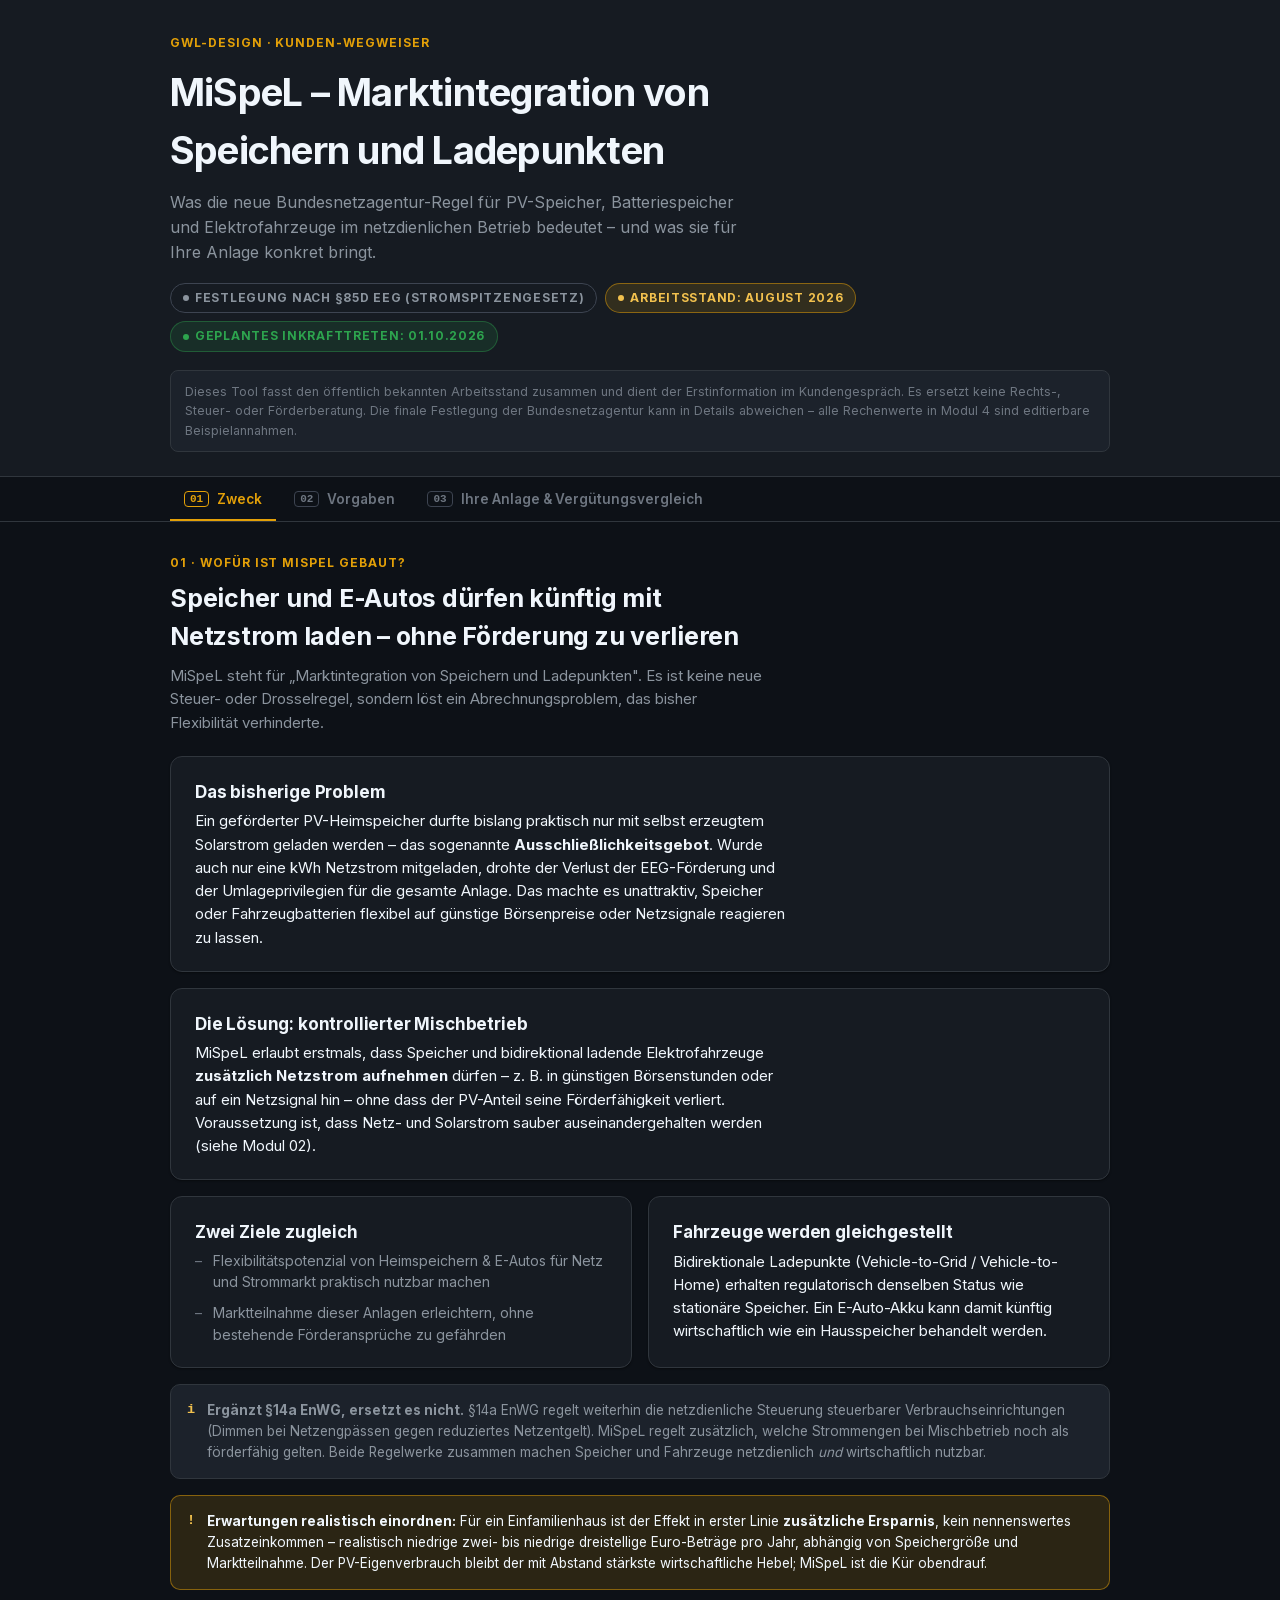
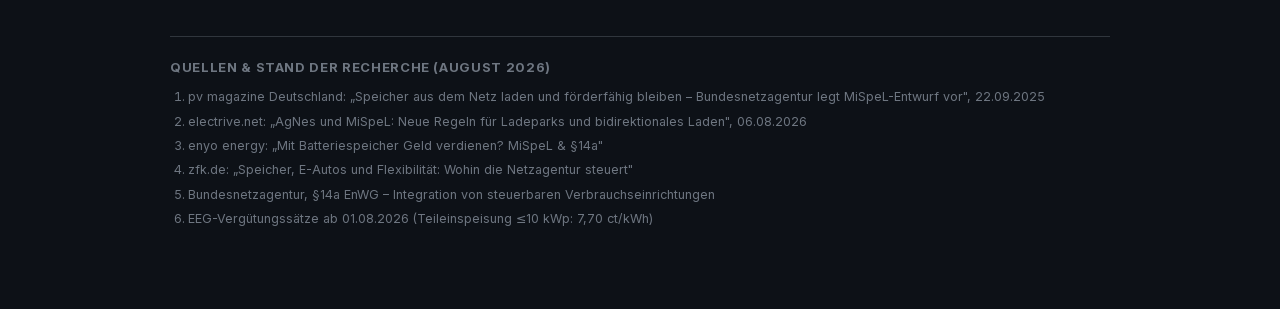
==== mispel-kompass.html @ d89efba4 "Initial commit: MiSpeL-Kompass" ====
<!doctype html>
<html lang="de">
<head>
<meta charset="UTF-8" />
<meta name="viewport" content="width=device-width, initial-scale=1.0" />
<title>MiSpeL-Kompass</title>
<link rel="stylesheet" href="css/tokens.css" />
<link rel="stylesheet" href="css/styles.css" />
</head>
<body>

<header class="masthead">
  <div class="masthead-inner">
    <div class="eyebrow">GWL-Design · Kunden-Wegweiser</div>
    <h1>MiSpeL – Marktintegration von Speichern und Ladepunkten</h1>
    <p class="dek">Was die neue Bundesnetzagentur-Regel für PV-Speicher, Batteriespeicher und Elektrofahrzeuge im netzdienlichen Betrieb bedeutet – und was sie für Ihre Anlage konkret bringt.</p>
    <div class="meta-row">
      <span class="chip"><span class="dot"></span>Festlegung nach §85d EEG (Stromspitzengesetz)</span>
      <span class="chip status-warn"><span class="dot"></span>Arbeitsstand: August 2026</span>
      <span class="chip status-good"><span class="dot"></span>Geplantes Inkrafttreten: 01.10.2026</span>
    </div>
    <div class="disclaimer">Dieses Tool fasst den öffentlich bekannten Arbeitsstand zusammen und dient der Erstinformation im Kundengespräch. Es ersetzt keine Rechts-, Steuer- oder Förderberatung. Die finale Festlegung der Bundesnetzagentur kann in Details abweichen – alle Rechenwerte in Modul 4 sind editierbare Beispielannahmen.</div>
  </div>
</header>

<nav class="tabnav-wrap">
  <div class="tabnav" role="tablist" aria-label="Werkzeug-Bereiche">
    <button class="tab" role="tab" data-target="p1" aria-selected="true"><span class="num">01</span> Zweck</button>
    <button class="tab" role="tab" data-target="p2" aria-selected="false"><span class="num">02</span> Vorgaben</button>
    <button class="tab" role="tab" data-target="p4" aria-selected="false"><span class="num">03</span> Ihre Anlage &amp; Vergütungsvergleich</button>
  </div>
</nav>

<main class="shell">

  <!-- ============ PANEL 1: ZWECK ============ -->
  <section class="panel" id="p1">
    <div class="section-head">
      <div class="kicker">01 · Wofür ist MiSpeL gebaut?</div>
      <h2>Speicher und E-Autos dürfen künftig mit Netzstrom laden – ohne Förderung zu verlieren</h2>
      <p class="lede">MiSpeL steht für „Marktintegration von Speichern und Ladepunkten". Es ist keine neue Steuer- oder Drosselregel, sondern löst ein Abrechnungsproblem, das bisher Flexibilität verhinderte.</p>
    </div>

    <div class="stack">
      <div class="card">
        <h3 class="card-title">Das bisherige Problem</h3>
        <p>Ein geförderter PV-Heimspeicher durfte bislang praktisch nur mit selbst erzeugtem Solarstrom geladen werden – das sogenannte <strong>Ausschließlichkeitsgebot</strong>. Wurde auch nur eine kWh Netzstrom mitgeladen, drohte der Verlust der EEG-Förderung und der Umlageprivilegien für die gesamte Anlage. Das machte es unattraktiv, Speicher oder Fahrzeugbatterien flexibel auf günstige Börsenpreise oder Netzsignale reagieren zu lassen.</p>
      </div>

      <div class="card">
        <h3 class="card-title">Die Lösung: kontrollierter Mischbetrieb</h3>
        <p>MiSpeL erlaubt erstmals, dass Speicher und bidirektional ladende Elektrofahrzeuge <strong>zusätzlich Netzstrom aufnehmen</strong> dürfen – z. B. in günstigen Börsenstunden oder auf ein Netzsignal hin – ohne dass der PV-Anteil seine Förderfähigkeit verliert. Voraussetzung ist, dass Netz- und Solarstrom sauber auseinandergehalten werden (siehe Modul 02).</p>
      </div>

      <div class="grid-2">
        <div class="card">
          <h3 class="card-title">Zwei Ziele zugleich</h3>
          <ul class="clean">
            <li>Flexibilitätspotenzial von Heimspeichern &amp; E-Autos für Netz und Strommarkt praktisch nutzbar machen</li>
            <li>Marktteilnahme dieser Anlagen erleichtern, ohne bestehende Förderansprüche zu gefährden</li>
          </ul>
        </div>
        <div class="card">
          <h3 class="card-title">Fahrzeuge werden gleichgestellt</h3>
          <p>Bidirektionale Ladepunkte (Vehicle-to-Grid / Vehicle-to-Home) erhalten regulatorisch denselben Status wie stationäre Speicher. Ein E-Auto-Akku kann damit künftig wirtschaftlich wie ein Hausspeicher behandelt werden.</p>
        </div>
      </div>

      <div class="callout">
        <span class="ico">i</span>
        <div>
          <strong>Ergänzt §14a EnWG, ersetzt es nicht.</strong> §14a EnWG regelt weiterhin die netzdienliche Steuerung steuerbarer Verbrauchseinrichtungen (Dimmen bei Netzengpässen gegen reduziertes Netzentgelt). MiSpeL regelt zusätzlich, welche Strommengen bei Mischbetrieb noch als förderfähig gelten. Beide Regelwerke zusammen machen Speicher und Fahrzeuge netzdienlich <em>und</em> wirtschaftlich nutzbar.
        </div>
      </div>

      <div class="callout warn">
        <span class="ico">!</span>
        <div>
          <strong>Erwartungen realistisch einordnen:</strong> Für ein Einfamilienhaus ist der Effekt in erster Linie <strong>zusätzliche Ersparnis</strong>, kein nennenswertes Zusatzeinkommen – realistisch niedrige zwei- bis niedrige dreistellige Euro-Beträge pro Jahr, abhängig von Speichergröße und Marktteilnahme. Der PV-Eigenverbrauch bleibt der mit Abstand stärkste wirtschaftliche Hebel; MiSpeL ist die Kür obendrauf.
        </div>
      </div>
    </div>
  </section>

  <!-- ============ PANEL 2: VORGABEN & IHRE ANLAGE ============ -->
  <section class="panel" id="p2" hidden>
    <div class="section-head">
      <div class="kicker">02 · Welche Vorgaben gelten?</div>
      <h2>Drei Optionen zur Stromtrennung – je nach Aufwand und Flexibilität</h2>
      <p class="lede">Wer Speicher oder Fahrzeug im Mischbetrieb nutzen will, muss PV- und Netzstrom nachvollziehbar trennen können. Der Betreiber wählt eine von drei Optionen.</p>
    </div>

    <div class="grid-3">
      <div class="card opt-card">
        <div class="opt-head">
          <h3>Ausschließlichkeit</h3>
          <span class="badge easy">Status quo</span>
        </div>
        <p class="card-sub">Wie bisher – keine Änderung nötig</p>
        <ul class="clean">
          <li>Speicher lädt ausschließlich mit PV-Strom</li>
          <li>Keine Netzstrom-Ladung erlaubt</li>
          <li>100 % der gespeicherten Menge bleibt förderfähig</li>
          <li>Kein zusätzlicher Messaufwand</li>
          <li>Keine Markt- oder Arbitrage-Teilnahme möglich</li>
        </ul>
      </div>

      <div class="card opt-card">
        <div class="opt-head">
          <h3>Abgrenzungsoption</h3>
          <span class="badge flex">Maximale Flexibilität</span>
        </div>
        <p class="card-sub">Für Anlagen jeder Größe</p>
        <ul class="clean">
          <li>Exakte, messwertbasierte Trennung von PV- („grünem") und Netzstrom („grauem")</li>
          <li>Viertelstündliche Werte, monatliche Verrechnung</li>
          <li>PV-Anteil bleibt exakt abgegrenzt förderfähig</li>
          <li>Netzanteil frei für Arbitrage, §14a-Modul-3-Signale, Flexibilitätsmärkte</li>
          <li>Höherer Mess- und Abrechnungsaufwand (i. d. R. zusätzliches Zählerkonzept / Energiemanagementsystem)</li>
        </ul>
      </div>

      <div class="card opt-card">
        <div class="opt-head">
          <h3>Pauschaloption</h3>
          <span class="badge mid">Vereinfacht, bis 30 kWp</span>
        </div>
        <p class="card-sub">Nur für PV-Anlagen bis 30 kWp</p>
        <ul class="clean">
          <li>Vereinfachtes Verfahren ohne Feinmessung</li>
          <li>Förderfähiger Anteil wird pauschal über Zeiten mit positiven Day-Ahead-Börsenpreisen ermittelt</li>
          <li>Förderdeckel: <strong>500 kWh je installiertem kWp und Jahr</strong></li>
          <li>Weniger Messaufwand als Abgrenzungsoption, dafür weniger exakt planbar</li>
          <li>Unterliegt noch der beihilferechtlichen EU-Genehmigung (Stand Arbeitsstand)</li>
        </ul>
      </div>
    </div>

    <hr class="rule" />

    <div class="grid-2">
      <div class="card">
        <h3 class="card-title">Weitere Rahmenbedingungen</h3>
        <ul class="clean">
          <li>Gilt für private und größere Batteriespeicher sowie bidirektionale Ladepunkte (V2G/V2H), öffentlich und nicht-öffentlich</li>
          <li>Ins Netz zurückgespeister Strom aus Speicher/Fahrzeug wird von den verbrauchsabhängigen Arbeitspreisen der Netzentgelte befreit; die Anschlussleistung bleibt kostenpflichtig</li>
          <li>AgNes (Allgemeine Netzentgeltsystematik Strom) legt ergänzend fest, welche Netzentgelte auf diese Strommengen anfallen – tritt separat erst 2029 in Kraft</li>
          <li>Für automatisiertes, vorausschauendes Laden/Entladen wird in der Praxis ein Energiemanagementsystem (HEMS) empfohlen – viertelstündlich wechselnde Preis- und Netzsignale lassen sich manuell kaum optimal nutzen</li>
        </ul>
      </div>
      <div class="card">
        <h3 class="card-title">Fristen</h3>
        <div class="context-strip" style="margin-top:0">
          <div class="context-item"><span class="k">Konsultation Entwurf</span><span class="v" style="font-size:14px">Okt. 2025</span></div>
          <div class="context-item"><span class="k">Geplantes Inkrafttreten</span><span class="v" style="font-size:14px">01.10.2026</span></div>
          <div class="context-item"><span class="k">Übergangsfrist Bestand</span><span class="v" style="font-size:14px">bis 30.09.2027*</span></div>
        </div>
        <p style="margin-top:14px; font-size:12.5px; color:var(--text-muted)">*nur im Einvernehmen mit dem zuständigen Netzbetreiber.</p>
        <p style="font-size:12.5px; color:var(--text-muted)">Ergänzend gilt weiterhin §14a EnWG für die netzdienliche Steuerung steuerbarer Verbrauchseinrichtungen &gt; 4,2 kW im Niederspannungsnetz.</p>
      </div>
    </div>
  </section>

  <!-- ============ PANEL 4: IHRE ANLAGE & VERGÜTUNGSVERGLEICH ============ -->
  <section class="panel" id="p4" hidden>
    <div class="section-head">
      <div class="kicker">03 · Ihre Anlage</div>
      <h2>Eckdaten von PV-Anlage, Speicher und E-Auto</h2>
      <p class="lede">Nur drei Angaben sind Pflicht – der Vergütungsvergleich aktualisiert sich live mit jeder Änderung. Ladeleistung und gewünschte Netzstrom-Menge sind unter „Erweiterte Einstellungen" bereits mit üblichen Werten vorbelegt und bei Bedarf anpassbar.</p>
    </div>

    <div class="card">
      <div class="grid-2">
        <label class="field">
          PV-Anlagenleistung (kWp)
          <input type="number" id="in-pv" min="0" step="0.1" value="10" />
          <input type="range" id="in-pv-slider" min="0" max="50" step="0.5" value="10" aria-label="PV-Anlagenleistung (kWp), Regler" />
          <span class="hint">Installierte Modulleistung Ihrer PV-Anlage</span>
        </label>
        <label class="field">
          Speicherkapazität (kWh)
          <input type="number" id="in-speicher" min="0" step="0.5" value="10" />
          <input type="range" id="in-speicher-slider" min="0" max="60" step="1" value="10" aria-label="Speicherkapazität (kWh), Regler" />
          <span class="hint">Nutzbare Kapazität des Batteriespeichers</span>
        </label>
      </div>

      <div class="context-strip">
        <div class="context-item"><span class="k">Technisch max. Speicher (Netz)</span><span class="v mono" id="ctx-speicher-max">–</span></div>
        <div class="context-item"><span class="k">Pauschal-Förderdeckel</span><span class="v mono" id="ctx-deckel">–</span></div>
        <div class="context-item"><span class="k">Pauschaloption</span><span class="v" id="ctx-zulaessig">–</span></div>
      </div>
      <p class="field-warn" id="warn-speicher" hidden></p>
    </div>

    <div class="card" style="margin-top:16px">
      <div style="display:flex; align-items:flex-start; justify-content:space-between; gap:12px; flex-wrap:wrap; margin-bottom:6px;">
        <h3 class="card-title" style="margin-bottom:0">Bidirektionales E-Auto vorhanden?</h3>
        <div class="yesno" role="group" aria-label="Bidirektionales E-Auto vorhanden?">
          <button type="button" id="ev-ja" aria-pressed="false">Ja</button>
          <button type="button" id="ev-nein" aria-pressed="true">Nein</button>
        </div>
      </div>
      <p class="card-sub">MiSpeL stellt bidirektional ladende E-Autos (V2G/V2H) regulatorisch dem Heimspeicher gleich.</p>

      <div id="ev-fields" hidden>
        <label class="field">
          Akkugrösse Elektroauto (kWh)
          <input type="number" id="in-ev-akku" min="0" step="5" value="60" />
          <input type="range" id="in-ev-akku-slider" min="0" max="120" step="5" value="60" aria-label="Akkugrösse Elektroauto (kWh), Regler" />
          <span class="hint">Nutzbare Batteriekapazität des Fahrzeugs</span>
        </label>

        <div class="context-strip">
          <div class="context-item"><span class="k">Technisch max. E-Auto (Netz)</span><span class="v mono" id="ctx-ev-max">–</span></div>
        </div>
        <p class="field-warn" id="warn-ev" hidden></p>
      </div>
    </div>

    <details class="assumptions" id="anlage-advanced">
      <summary>Erweiterte Einstellungen</summary>
      <div class="assumptions-body">
        <label class="field">
          Ladeleistung Speicher (kW)
          <input type="number" id="in-speicher-leistung" min="0" step="0.5" value="3" />
          <input type="range" id="in-speicher-leistung-slider" min="0" max="20" step="0.5" value="3" aria-label="Ladeleistung Speicher (kW), Regler" />
          <span class="hint">Maximale Ladeleistung des Speicher-Wechselrichters aus dem Netz. Üblich bei Heimspeichern: 3 kW.</span>
        </label>
        <label class="field">
          Gewünschte Netzstrom-Ladung Speicher (kWh/Jahr)
          <input type="number" id="in-netz-speicher" min="0" step="50" value="800" />
          <input type="range" id="in-netz-speicher-slider" min="0" max="5000" step="50" value="800" aria-label="Gewünschte Netzstrom-Ladung Speicher (kWh/Jahr), Regler" />
          <span class="hint">Wie viel soll der Speicher künftig zusätzlich mit günstigem Netzstrom laden?</span>
        </label>
        <label class="field">
          Ladeleistung Wallbox (kW)
          <input type="number" id="in-ev-leistung" min="0" step="0.1" value="11" />
          <input type="range" id="in-ev-leistung-slider" min="0" max="22" step="0.5" value="11" aria-label="Ladeleistung Wallbox (kW), Regler" />
          <span class="hint">Maximale Ladeleistung der Wallbox aus dem Netz. Nur relevant, wenn ein E-Auto vorhanden ist. Üblich: 11 kW.</span>
        </label>
        <label class="field">
          Gewünschte Netzstrom-Ladung E-Auto (kWh/Jahr)
          <input type="number" id="in-netz-ev" min="0" step="50" value="1500" />
          <input type="range" id="in-netz-ev-slider" min="0" max="8000" step="50" value="1500" aria-label="Gewünschte Netzstrom-Ladung E-Auto (kWh/Jahr), Regler" />
          <span class="hint">Wie viel soll das Fahrzeug künftig zusätzlich mit günstigem Netzstrom laden?</span>
        </label>
      </div>
    </details>

    <hr class="rule" />

    <div class="section-head" style="margin-bottom:16px">
      <div class="kicker">Vergütungsvergleich</div>
      <h2 style="font-size:21px">Wie viel Ersparnis bringt welche Option pro Jahr?</h2>
      <p class="lede">Alle Euro-Beträge unten sind eine geschätzte jährliche <strong>Ersparnis auf der Stromrechnung</strong> – kein ausgezahlter Betrag. PV-Anteil bewertet zum Eigenverbrauchspreis (vermiedener Netzbezug), freier Netzanteil zum Arbitrage-Spread (Preisvorteil durch günstiges Laden). <strong>Annahme:</strong> Ihr Haushalt verbraucht übers Jahr genug Strom, um die aus Speicher bzw. E-Auto entnommene Energie auch tatsächlich zu nutzen – bei sehr geringem Jahresverbrauch fällt die reale Ersparnis niedriger aus als hier gezeigt.</p>
    </div>

    <details class="assumptions" id="assumptions">
      <summary>Annahmen anpassen</summary>
      <div class="assumptions-body">
        <label class="field">
          Ersparnis je kWh Eigenverbrauch/Förderung (ct/kWh)
          <input type="number" id="in-strompreis" min="0" step="0.5" value="32" />
          <span class="hint">Meist der Haushaltsstrompreis, den Eigenverbrauch verdrängt. Zum Vergleich: aktuelle EEG-Einspeisevergütung Teileinspeisung ≤10 kWp (Stand 01.08.2026): 7,70 ct/kWh.</span>
        </label>
        <label class="field">
          Arbitrage-Spanne für Netzanteil (ct/kWh)
          <input type="number" id="in-arbitrage" min="0" step="0.5" value="9" />
          <span class="hint">Realistische Preisdifferenz zwischen günstigem Ladezeitpunkt und Nutzungswert am Markt/im Haushalt</span>
        </label>
        <label class="field">
          Zusatzkosten Abgrenzungsoption (€/Jahr)
          <input type="number" id="in-messkosten" min="0" step="5" value="0" />
          <span class="hint">Optional: Mehrkosten für Zählerkonzept/Energiemanagement, falls bekannt</span>
        </label>
        <label class="field">
          Vollzyklen Speicher pro Jahr (Rechen-Annahme)
          <input type="number" id="in-zyklen" min="0" step="10" value="250" />
          <span class="hint">Nur Schätzung für den bereits heute förderfähigen PV-Anteil, keine Kundenfrage. Üblich: 200–300 Vollzyklen/Jahr bei einem Heimspeicher.</span>
        </label>
        <label class="field">
          Verfügbare günstige Ladestunden pro Jahr
          <input type="number" id="in-ladestunden" min="0" step="50" value="1460" />
          <span class="hint">Zeitfenster mit günstigem Börsenpreis bzw. Netzsignal, in dem Speicher/E-Auto realistisch Netzstrom aufnehmen können (Annahme: ca. 4 Std./Tag).</span>
        </label>
      </div>
    </details>

    <div class="grid-3" style="margin-top:20px">
      <div class="card result-card" id="rc-a">
        <div class="opt-head">
          <h3 class="card-title">Ausschließlichkeit</h3>
          <span class="badge easy">kein Mehraufwand</span>
        </div>
        <p class="card-sub">Geschätzte jährliche Ersparnis, keine Auszahlung</p>
        <div class="result-value" id="rv-a">–<span class="cur">€/Jahr</span></div>
        <div class="result-note" id="rn-a"></div>
      </div>
      <div class="card result-card" id="rc-b">
        <div class="opt-head">
          <h3 class="card-title">Abgrenzungsoption</h3>
          <span class="badge flex">max. Flexibilität</span>
        </div>
        <p class="card-sub">Geschätzte jährliche Ersparnis, keine Auszahlung</p>
        <div class="result-value" id="rv-b">–<span class="cur">€/Jahr</span></div>
        <div class="result-note" id="rn-b"></div>
      </div>
      <div class="card result-card" id="rc-c">
        <div class="opt-head">
          <h3 class="card-title">Pauschaloption</h3>
          <span class="badge mid">bis 30 kWp</span>
        </div>
        <p class="card-sub">Geschätzte jährliche Ersparnis, keine Auszahlung</p>
        <div class="result-value" id="rv-c">–<span class="cur">€/Jahr</span></div>
        <div class="result-note" id="rn-c"></div>
      </div>
    </div>

    <div class="card chart-card" style="margin-top:20px">
      <div style="display:flex; align-items:flex-start; justify-content:space-between; gap:12px; flex-wrap:wrap;">
        <div>
          <h3 class="card-title">Zusammensetzung des Jahresdurchsatzes</h3>
          <p class="card-sub" style="margin-bottom:0">Geförderter/PV-Anteil vs. frei am Markt nutzbarer Netzanteil, je Option – Zahl am Balkenende ist die geschätzte Ersparnis</p>
        </div>
        <button class="table-toggle-btn" id="toggle-table" aria-expanded="false">Als Tabelle anzeigen</button>
      </div>

      <div class="chart-legend" style="margin-top:18px">
        <span class="legend-item"><span class="legend-swatch" style="background:var(--chart-pv)"></span>Geförderter PV-Anteil</span>
        <span class="legend-item"><span class="legend-swatch" style="background:var(--chart-market)"></span>Freier Marktanteil (Netzstrom)</span>
        <span class="legend-item"><span class="legend-swatch" style="background:var(--chart-unused)"></span>Ungenutztes Potenzial</span>
      </div>

      <div class="bar-rows" id="bar-rows" style="margin-top:20px"></div>

      <div id="table-wrap" style="display:none; overflow-x:auto;">
        <table class="data-table">
          <thead>
            <tr><th>Option</th><th>PV-Anteil (kWh)</th><th>Netzanteil (kWh)</th><th>Ungenutzt (kWh)</th><th>Ersparnis (€/Jahr)</th></tr>
          </thead>
          <tbody id="table-body"></tbody>
        </table>
      </div>
    </div>

    <div class="callout warn" style="margin-top:20px">
      <span class="ico">!</span>
      <div>
        <strong>Vereinfachte Modellrechnung.</strong> Alle Euro-Beträge sind eine geschätzte Ersparnis durch vermiedenen Netzstrombezug bzw. Preisvorteil beim Laden – kein separat ausgezahlter Betrag (anders als z. B. die EEG-Einspeisevergütung, die hier nicht mitgerechnet ist). Die tatsächliche Berechnungsformel der Pauschaloption (positive Day-Ahead-Stunden) sowie regionale Netzentgelt- und Strompreise weichen im Einzelfall ab. Diese Ansicht dient der ersten Einordnung im Kundengespräch, nicht als verbindliches Angebot.
      </div>
    </div>
  </section>

  <div class="sources">
    <h4>Quellen &amp; Stand der Recherche (August 2026)</h4>
    <ol>
      <li>pv magazine Deutschland: „Speicher aus dem Netz laden und förderfähig bleiben – Bundesnetzagentur legt MiSpeL-Entwurf vor", 22.09.2025</li>
      <li>electrive.net: „AgNes und MiSpeL: Neue Regeln für Ladeparks und bidirektionales Laden", 06.08.2026</li>
      <li>enyo energy: „Mit Batteriespeicher Geld verdienen? MiSpeL &amp; §14a"</li>
      <li>zfk.de: „Speicher, E-Autos und Flexibilität: Wohin die Netzagentur steuert"</li>
      <li>Bundesnetzagentur, §14a EnWG – Integration von steuerbaren Verbrauchseinrichtungen</li>
      <li>EEG-Vergütungssätze ab 01.08.2026 (Teileinspeisung ≤10 kWp: 7,70 ct/kWh)</li>
    </ol>
  </div>

</main>

<script src="js/kompass.js"></script>

</body>
</html>
---- css/tokens.css ----
/* ============================================================================
   GWL Design Tokens — MiSpeL
   Quelle: ../design/GWL-Design-Guidelines.md (übernommen aus Konfigurator-
   Westafrika, packages/frontend/src/styles/theme.ts, Stand 2026-08-12).
   Ein Theme (dunkel), kein Light/Dark-Split — deckungsgleich mit dem
   Kundenbereich von gwl-design.de.

   Tokens, die die Vorgaben nicht direkt benennen (Chart-Segmentfarben,
   Fokus-Ring, Badge-Stufen für Modul 2/4), sind unten mit Begründung auf die
   vorhandene Palette gemappt statt frei erfunden.
   ========================================================================= */

:root {
  color-scheme: dark;

  /* ---- Basisflächen (1:1 aus theme.ts) ---- */
  --bg: #0D1117;
  --surface: #161B22;
  --surface-hover: #1C222B;
  --border: #30363D;
  /* etwas hellere Trennlinie für Elemente, die sich von --border abheben
     sollen (Kartenränder auf Kartenrändern, Tabellenkopf) — Vorgaben kennen
     nur einen Border-Ton, daher hier als abgeleiteter Wert, keine neue Farbe */
  --border-strong: #3D4451;

  /* ---- Text ---- */
  --text-primary: #F0F6FC;
  --text-secondary: #8B949E;
  /* "muted" gibt es in den Vorgaben nicht separat — abgeleitet aus
     text-secondary für Fußnoten/Quellen, wo noch weniger Gewicht nötig ist */
  --text-muted: #6E7681;

  /* ---- Akzente (1:1 aus theme.ts) ---- */
  --gold: #E3A008;
  --gold-soft: rgba(227, 160, 8, 0.14);
  --gold-soft-border: rgba(227, 160, 8, 0.4);
  --green: #2DA44E;
  --green-soft: rgba(45, 164, 78, 0.14);
  --green-soft-border: rgba(45, 164, 78, 0.4);

  /* ---- Warnung / Fehler (1:1 aus theme.ts) ---- */
  --warn-bg: rgba(227, 160, 8, 0.14);
  --warn-border: rgba(227, 160, 8, 0.5);
  --warn-text: #F2C14E;
  --error-text: #F85149;

  /* ---- Fokus ----
     Laut Vorgabe ist Gold explizit auch die Fokus-Highlight-Farbe
     ("gold — Primäre Aktionen, Fokus-Highlights, Star-Badges"), daher kein
     eigener Fokus-Ton, sondern Gold. */
  --focus: var(--gold);

  /* ---- Chart-Segmente (Modul 04, Balkendiagramm) ----
     Nicht in den Vorgaben benannt. Mapping nach Bedeutung statt Optik:
     - "Geförderter PV-Anteil" = Bestand/Status-quo-Anteil  -> green
       (Vorgabe: green = "Status-Badges, positive Hervorhebung")
     - "Freier Marktanteil" (Netzstrom, neue MiSpeL-Flexibilität, der
       eigentliche Mehrwert) -> gold (Vorgabe: "primäre Aktionen")
     - "Ungenutztes Potenzial" -> neutraler Border-Ton, keine Akzentfarbe */
  --chart-pv: var(--green);
  --chart-market: var(--gold);
  --chart-unused: var(--border-strong);

  /* ---- Schatten ---- */
  --shadow: rgba(0, 0, 0, 0.4);

  /* ---- Typografie ----
     Vorgabe: eine Schriftfamilie (Inter) für Headline und Fließtext, Aufbau
     der Hierarchie über Gewicht/Größe statt zweiter Schrift. Mono bleibt für
     tabellarische Zahlenwerte (kWh/€) — kein Bestandteil der Markenvorgabe,
     rein funktional für Ziffernausrichtung. */
  --font-body: "Inter", system-ui, -apple-system, BlinkMacSystemFont, "Segoe UI", Roboto, sans-serif;
  --font-display: var(--font-body);
  --font-mono: ui-monospace, SFMono-Regular, "SF Mono", Menlo, Consolas, monospace;
}

@media (prefers-reduced-motion: reduce) {
  * { transition: none !important; animation: none !important; }
}
---- css/styles.css ----
/* ============================================================================
   MiSpeL-Kompass — Komponenten & Layout
   Nutzt ausschließlich Tokens aus tokens.css (GWL-Markendesign, siehe
   ../design/GWL-Design-Guidelines.md). Keine Farb-/Schrift-Literale hier.
   ========================================================================= */

/* ---- Selbst gehostete Schrift (keine externen Font-CDNs, siehe Vorgaben) --- */
@font-face {
  font-family: "Inter";
  src: url("../assets/fonts/inter-variable-latin.woff2") format("woff2-variations"),
       url("../assets/fonts/inter-variable-latin.woff2") format("woff2");
  font-weight: 100 900;
  font-style: normal;
  font-display: swap;
}

/* ============ Reset & base ============ */
* { box-sizing: border-box; }
html { -webkit-text-size-adjust: 100%; }
body {
  margin: 0;
  background: var(--bg);
  color: var(--text-primary);
  font-family: var(--font-body);
  font-size: 15px;
  line-height: 1.55;
  -webkit-font-smoothing: antialiased;
}
h1, h2, h3, h4 {
  font-family: var(--font-display);
  font-weight: 700;
  letter-spacing: -0.01em;
  margin: 0;
  text-wrap: balance;
  color: var(--text-primary);
}
p { margin: 0 0 0.9em; max-width: 66ch; }
p:last-child { margin-bottom: 0; }
a { color: var(--gold); }
a:focus-visible, button:focus-visible, input:focus-visible, [tabindex]:focus-visible {
  outline: 2.5px solid var(--focus);
  outline-offset: 2px;
  border-radius: 4px;
}
::selection { background: var(--gold-soft); }
.mono { font-family: var(--font-mono); font-variant-numeric: tabular-nums; }

/* ============ Page shell ============ */
.shell { max-width: 980px; margin: 0 auto; padding: 0 20px 80px; }

/* ============ Masthead ============ */
.masthead {
  background: var(--surface);
  border-bottom: 1px solid var(--border);
}
.masthead-inner { max-width: 980px; margin: 0 auto; padding: 34px 20px 24px; }
.eyebrow {
  font-family: var(--font-body);
  font-size: 12px;
  font-weight: 700;
  letter-spacing: 0.08em;
  text-transform: uppercase;
  color: var(--gold);
  margin-bottom: 10px;
}
.masthead h1 { font-size: clamp(28px, 4vw, 38px); letter-spacing: -0.02em; }
.masthead .dek { font-family: var(--font-body); color: var(--text-secondary); font-size: 16px; margin-top: 10px; max-width: 58ch; }
.meta-row { display: flex; flex-wrap: wrap; gap: 8px; margin-top: 18px; }
.chip {
  display: inline-flex; align-items: center; gap: 6px;
  font-size: 12px; font-weight: 700; padding: 5px 12px;
  border-radius: 100px; border: 1px solid var(--border-strong);
  color: var(--text-secondary); background: var(--surface);
  text-transform: uppercase; letter-spacing: 0.06em;
  white-space: nowrap;
}
.chip.status-warn { color: var(--warn-text); background: var(--warn-bg); border-color: var(--warn-border); }
.chip.status-good { color: var(--green); background: var(--green-soft); border-color: var(--green-soft-border); }
.chip.status-critical { color: var(--error-text); background: rgba(248, 81, 73, 0.14); border-color: rgba(248, 81, 73, 0.4); }
.chip .dot { width: 6px; height: 6px; border-radius: 50%; background: currentColor; flex: none; }

.disclaimer {
  margin-top: 18px; padding: 11px 14px; font-size: 12.5px; color: var(--text-muted);
  background: var(--surface-hover); border-radius: 8px; border: 1px solid var(--border);
  max-width: none;
}

/* ============ Tab nav ============ */
.tabnav-wrap { position: sticky; top: 0; z-index: 20; background: var(--bg); border-bottom: 1px solid var(--border); }
.tabnav { max-width: 980px; margin: 0 auto; padding: 0 20px; display: flex; gap: 4px; overflow-x: auto; scrollbar-width: none; }
.tabnav::-webkit-scrollbar { display: none; }
.tab {
  font-family: var(--font-body); font-size: 13.5px; font-weight: 600; color: var(--text-muted);
  background: none; border: none; cursor: pointer; padding: 14px 14px 12px;
  display: flex; align-items: center; gap: 8px; white-space: nowrap;
  border-bottom: 2.5px solid transparent; transition: color .15s ease, border-color .15s ease;
}
.tab .num { font-family: var(--font-mono); font-size: 11px; color: var(--text-muted); border: 1px solid var(--border-strong); border-radius: 4px; padding: 1px 5px; }
.tab:hover { color: var(--text-primary); }
.tab[aria-selected="true"] { color: var(--gold); border-bottom-color: var(--gold); }
.tab[aria-selected="true"] .num { color: var(--gold); border-color: var(--gold); }

/* ============ Panels ============ */
.panel { padding-top: 32px; }
.panel[hidden] { display: none; }
.section-head { margin-bottom: 22px; }
.section-head .kicker { font-size: 12px; font-weight: 700; letter-spacing: 0.08em; text-transform: uppercase; color: var(--gold); margin-bottom: 6px; }
.section-head h2 { font-size: 25px; }
.section-head .lede { font-family: var(--font-body); color: var(--text-secondary); font-size: 15px; margin-top: 8px; }

.card {
  background: var(--surface); border: 1px solid var(--border); border-radius: 12px;
  padding: 22px 24px; box-shadow: 0 1px 2px var(--shadow);
}
.stack { display: flex; flex-direction: column; gap: 16px; }
.grid-3 { display: grid; grid-template-columns: repeat(3, 1fr); gap: 16px; }
.grid-2 { display: grid; grid-template-columns: 1fr 1fr; gap: 16px; }
@media (max-width: 760px) { .grid-3, .grid-2 { grid-template-columns: 1fr; } }

h3.card-title { font-size: 17px; margin-bottom: 4px; }
.card-sub { font-size: 12.5px; color: var(--text-muted); margin-bottom: 14px; }
ul.clean { list-style: none; margin: 0; padding: 0; display: flex; flex-direction: column; gap: 9px; }
ul.clean li { padding-left: 18px; position: relative; font-size: 14px; color: var(--text-secondary); }
ul.clean li::before { content: "–"; position: absolute; left: 0; color: var(--text-muted); }
hr.rule { border: none; border-top: 1px solid var(--border); margin: 26px 0; }

/* Option cards (Modul 2) */
.opt-card { display: flex; flex-direction: column; gap: 12px; }
.opt-card .opt-head { display: flex; align-items: flex-start; justify-content: space-between; gap: 10px; }
.opt-card h3 { font-size: 16.5px; }
.badge {
  font-size: 11px; font-weight: 700; letter-spacing: 0.06em; padding: 4px 10px; border-radius: 100px;
  text-transform: uppercase; white-space: nowrap;
}
/* easy = Status quo, kein Mehraufwand -> green (Vorgabe: "positive Hervorhebung") */
.badge.easy { background: var(--green-soft); color: var(--green); }
/* flex = Abgrenzungsoption, maximale Flexibilität -> gold (Vorgabe: "primäre Aktionen") */
.badge.flex { background: var(--gold-soft); color: var(--gold); }
/* mid = Pauschaloption, vereinfacht aber beihilferechtlich noch offen -> bewusst
   neutral statt Akzentfarbe, da weder "positiv" noch "primär" zutrifft */
.badge.mid { background: var(--surface-hover); color: var(--text-secondary); border: 1px solid var(--border-strong); }

/* Form controls */
label.field { display: flex; flex-direction: column; gap: 6px; font-size: 13.5px; font-weight: 600; color: var(--text-secondary); }
label.field .hint { font-weight: 400; font-size: 12px; color: var(--text-muted); }
input[type="number"] {
  font-family: var(--font-mono); font-size: 16px; font-variant-numeric: tabular-nums;
  padding: 10px 12px; border-radius: 8px; border: 1.5px solid var(--border-strong);
  background: var(--bg); color: var(--text-primary); width: 100%;
}
input[type="number"]:focus { border-color: var(--gold); }
input[type="range"] { width: 100%; accent-color: var(--gold); }
.range-row { display: flex; align-items: center; gap: 12px; }
.range-row output { font-family: var(--font-mono); font-weight: 700; font-size: 15px; min-width: 3.4em; text-align: right; color: var(--gold); }

details.assumptions { border: 1px solid var(--border); border-radius: 10px; background: var(--surface-hover); }
details.assumptions summary {
  cursor: pointer; padding: 13px 16px; font-size: 13.5px; font-weight: 700; color: var(--text-secondary);
  list-style: none; display: flex; align-items: center; justify-content: space-between;
}
details.assumptions summary::-webkit-details-marker { display: none; }
details.assumptions summary::after { content: "+"; font-family: var(--font-mono); color: var(--text-muted); font-size: 16px; }
details.assumptions[open] summary::after { content: "–"; }
.assumptions-body { padding: 4px 16px 18px; display: grid; grid-template-columns: repeat(2, 1fr); gap: 14px; }
@media (max-width: 620px) { .assumptions-body { grid-template-columns: 1fr; } }

.context-strip { display: flex; flex-wrap: wrap; gap: 10px 26px; margin-top: 18px; }
.context-item { display: flex; flex-direction: column; gap: 2px; }
.context-item .k { font-size: 11.5px; text-transform: uppercase; letter-spacing: .06em; color: var(--text-muted); }
.context-item .v { font-family: var(--font-mono); font-size: 16px; font-weight: 700; color: var(--text-primary); }

/* Ja/Nein-Fragen (Vorgabe: Kundenfragen ausschließlich als Ja/Nein-Entscheidung) */
.yesno { display: flex; gap: 8px; flex: none; }
.yesno button {
  font-family: var(--font-body); font-size: 13px; font-weight: 700;
  padding: 7px 18px; border-radius: 100px; border: 1.5px solid var(--border-strong);
  background: var(--bg); color: var(--text-secondary); cursor: pointer;
  transition: background .12s ease, color .12s ease, border-color .12s ease;
}
.yesno button:hover { color: var(--text-primary); }
.yesno button[aria-pressed="true"] { background: var(--gold-soft); border-color: var(--gold-soft-border); color: var(--gold); }

/* Live-Warnung, wenn eine gewünschte kWh-Menge die technische Ladeleistung übersteigt */
.field-warn { display: flex; align-items: center; gap: 6px; font-size: 12.5px; color: var(--warn-text); margin-top: 12px; }
.field-warn[hidden] { display: none; }
.field-warn::before { content: "!"; font-family: var(--font-mono); font-weight: 700; flex: none; }

/* Result cards Modul 4 */
.result-card { position: relative; overflow: hidden; }
.result-card.disabled { opacity: 0.55; }
.result-card .opt-head { margin-bottom: 10px; }
.result-value { font-family: var(--font-body); font-size: 30px; font-weight: 700; color: var(--text-primary); letter-spacing: -0.01em; }
.result-value .cur { font-size: 16px; font-weight: 600; color: var(--text-muted); margin-left: 3px; }
.result-note { font-size: 12.5px; color: var(--text-muted); margin-top: 8px; }
.result-note.flag { color: var(--error-text); }

/* Stacked bar chart */
.chart-legend { display: flex; gap: 18px; margin-bottom: 18px; flex-wrap: wrap; }
.legend-item { display: flex; align-items: center; gap: 7px; font-size: 13px; color: var(--text-secondary); }
.legend-swatch { width: 11px; height: 11px; border-radius: 3px; flex: none; }
.bar-rows { display: flex; flex-direction: column; gap: 22px; }
.bar-row { display: grid; grid-template-columns: 140px 1fr; gap: 14px; align-items: center; }
@media (max-width: 620px) { .bar-row { grid-template-columns: 1fr; gap: 6px; } }
.bar-row .row-label { font-size: 13.5px; font-weight: 700; color: var(--text-primary); }
.bar-row .row-label .sub { display: block; font-weight: 400; font-size: 11.5px; color: var(--text-muted); margin-top: 2px; }
.bar-track { position: relative; height: 30px; background: var(--surface-hover); border-radius: 6px; display: flex; overflow: visible; flex: 1 1 auto; min-width: 0; }
.bar-seg { height: 100%; position: relative; cursor: default; transition: filter .15s ease; }
.bar-seg:hover { filter: brightness(1.1); }
.bar-seg:first-child { border-radius: 4px 0 0 4px; }
.bar-seg:last-child { border-radius: 0 4px 4px 0; }
.bar-seg.only { border-radius: 4px; }
.bar-seg + .bar-seg { margin-left: 2px; }
.bar-seg .seg-label {
  position: absolute; inset: 0; display: flex; align-items: center; justify-content: center;
  font-size: 11.5px; font-weight: 700; color: var(--bg); font-family: var(--font-mono);
}
.bar-total { margin-left: 10px; font-family: var(--font-mono); font-weight: 700; font-size: 13.5px; color: var(--text-primary); white-space: nowrap; }

.seg-tooltip {
  position: absolute; bottom: calc(100% + 8px); left: 50%; transform: translateX(-50%);
  background: var(--surface-hover); color: var(--text-primary); border: 1px solid var(--border-strong);
  font-size: 12px; padding: 7px 10px; border-radius: 7px;
  white-space: nowrap; opacity: 0; pointer-events: none; transition: opacity .12s ease; z-index: 5;
  font-family: var(--font-body);
}
.bar-seg:hover .seg-tooltip, .bar-seg:focus-visible .seg-tooltip { opacity: 1; }
.seg-tooltip::after {
  content: ""; position: absolute; top: 100%; left: 50%; transform: translateX(-50%);
  border: 5px solid transparent; border-top-color: var(--surface-hover);
}

.table-toggle-btn {
  font-family: var(--font-body); font-size: 12.5px; font-weight: 700; color: var(--gold);
  background: none; border: 1px solid var(--border-strong); border-radius: 7px; padding: 6px 11px; cursor: pointer;
}
.table-toggle-btn:hover { background: var(--surface-hover); }
.data-table { width: 100%; border-collapse: collapse; margin-top: 14px; font-size: 13px; }
.data-table th, .data-table td { text-align: right; padding: 8px 10px; border-bottom: 1px solid var(--border); font-family: var(--font-mono); font-variant-numeric: tabular-nums; }
.data-table th:first-child, .data-table td:first-child { text-align: left; font-family: var(--font-body); font-weight: 600; }
.data-table thead th { color: var(--text-muted); font-family: var(--font-body); font-weight: 700; font-size: 11.5px; text-transform: uppercase; letter-spacing: .04em; }

.callout {
  display: flex; gap: 12px; padding: 15px 16px; border-radius: 10px; border: 1px solid var(--border);
  background: var(--surface-hover); font-size: 13.5px; color: var(--text-secondary);
}
.callout.warn { background: var(--warn-bg); border-color: var(--warn-border); color: var(--text-primary); }
.callout .ico { flex: none; font-family: var(--font-mono); font-weight: 700; color: var(--warn-text); }

.sources { margin-top: 46px; padding-top: 20px; border-top: 1px solid var(--border); }
.sources h4 { font-size: 13px; color: var(--text-muted); text-transform: uppercase; letter-spacing: .05em; margin-bottom: 10px; }
.sources ol { margin: 0; padding-left: 18px; font-size: 12.5px; color: var(--text-muted); display: flex; flex-direction: column; gap: 5px; }
.sources a { color: var(--text-muted); text-decoration: underline; text-decoration-color: var(--border-strong); }
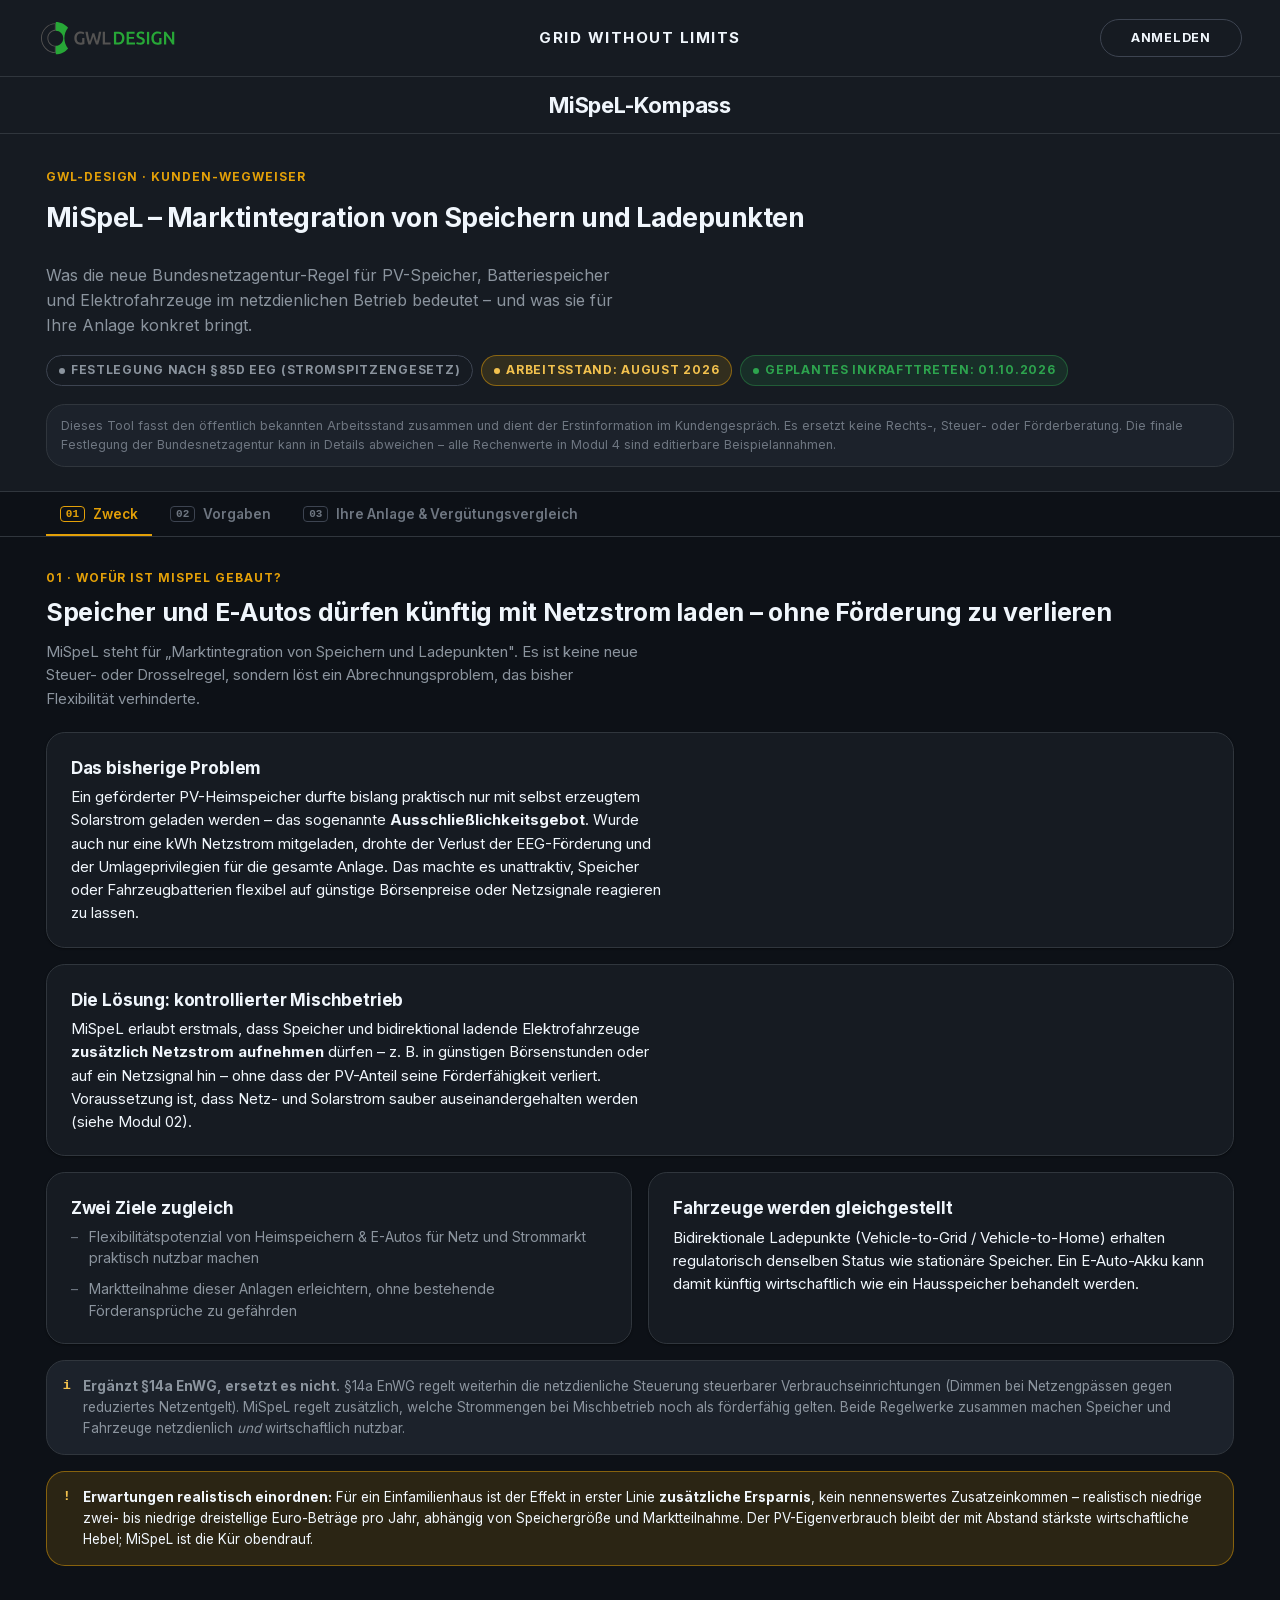
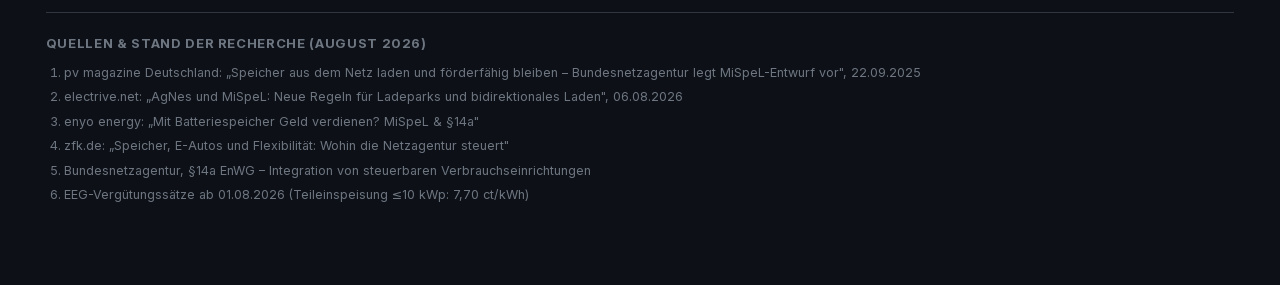
==== commit 14ff185f: "Kopfzeile auf Vollbreiten-Bar mit Pill-Login umgestellt Claim in Textfarbe statt Gold, Login als Pil" ====
--- a/mispel-kompass.html
+++ b/mispel-kompass.html
@@ -9,10 +9,18 @@
 </head>
 <body>
 
+<!-- Kopfzeile: fix & projektübergreifend identisch, siehe Frontend-Vorgaben.md -->
+<header class="site-header">
+  <div class="header-logo"><img src="assets/gwl-logo.svg" alt="GWL-Design Logo"></div>
+  <div class="header-claim">Grid Without Limits</div>
+  <div class="header-login"><a href="#" class="btn-pill">Anmelden</a></div>
+</header>
+<div class="page-title-bar"><h1>MiSpeL-Kompass</h1></div>
+
 <header class="masthead">
   <div class="masthead-inner">
     <div class="eyebrow">GWL-Design · Kunden-Wegweiser</div>
-    <h1>MiSpeL – Marktintegration von Speichern und Ladepunkten</h1>
+    <p class="lead">MiSpeL – Marktintegration von Speichern und Ladepunkten</p>
     <p class="dek">Was die neue Bundesnetzagentur-Regel für PV-Speicher, Batteriespeicher und Elektrofahrzeuge im netzdienlichen Betrieb bedeutet – und was sie für Ihre Anlage konkret bringt.</p>
     <div class="meta-row">
       <span class="chip"><span class="dot"></span>Festlegung nach §85d EEG (Stromspitzengesetz)</span>
@@ -167,11 +175,11 @@
     <div class="section-head">
       <div class="kicker">03 · Ihre Anlage</div>
       <h2>Eckdaten von PV-Anlage, Speicher und E-Auto</h2>
-      <p class="lede">Nur drei Angaben sind Pflicht – der Vergütungsvergleich aktualisiert sich live mit jeder Änderung. Ladeleistung und gewünschte Netzstrom-Menge sind unter „Erweiterte Einstellungen" bereits mit üblichen Werten vorbelegt und bei Bedarf anpassbar.</p>
+      <p class="lede">Wenige Angaben sind Pflicht – der Vergütungsvergleich aktualisiert sich live mit jeder Änderung. Ladeleistung und gewünschte Netzstrom-Menge sind jeweils unter „Erweiterte Einstellungen" direkt bei PV/Speicher bzw. E-Auto bereits mit üblichen Werten vorbelegt und bei Bedarf anpassbar.</p>
     </div>
 
     <div class="card">
-      <div class="grid-2">
+      <div class="grid-3">
         <label class="field">
           PV-Anlagenleistung (kWp)
           <input type="number" id="in-pv" min="0" step="0.1" value="10" />
@@ -184,6 +192,12 @@
           <input type="range" id="in-speicher-slider" min="0" max="60" step="1" value="10" aria-label="Speicherkapazität (kWh), Regler" />
           <span class="hint">Nutzbare Kapazität des Batteriespeichers</span>
         </label>
+        <label class="field">
+          Jahresstromverbrauch (kWh)
+          <input type="number" id="in-jahresverbrauch" min="0" step="100" value="4000" />
+          <input type="range" id="in-jahresverbrauch-slider" min="0" max="20000" step="100" value="4000" aria-label="Jahresstromverbrauch (kWh), Regler" />
+          <span class="hint">Gesamter Haushaltsverbrauch pro Jahr laut letzter Abrechnung</span>
+        </label>
       </div>
 
       <div class="context-strip">
@@ -192,6 +206,25 @@
         <div class="context-item"><span class="k">Pauschaloption</span><span class="v" id="ctx-zulaessig">–</span></div>
       </div>
       <p class="field-warn" id="warn-speicher" hidden></p>
+      <p class="field-warn" id="warn-verbrauch" hidden></p>
+
+      <details class="assumptions" id="pv-advanced" style="margin-top:16px">
+        <summary>Erweiterte Einstellungen</summary>
+        <div class="assumptions-body">
+          <label class="field">
+            Ladeleistung Speicher (kW)
+            <input type="number" id="in-speicher-leistung" min="0" step="0.5" value="3" />
+            <input type="range" id="in-speicher-leistung-slider" min="0" max="20" step="0.5" value="3" aria-label="Ladeleistung Speicher (kW), Regler" />
+            <span class="hint">Maximale Ladeleistung des Speicher-Wechselrichters aus dem Netz. Üblich bei Heimspeichern: 3 kW.</span>
+          </label>
+          <label class="field">
+            Gewünschte Netzstrom-Ladung Speicher (kWh/Jahr)
+            <input type="number" id="in-netz-speicher" min="0" step="50" value="800" />
+            <input type="range" id="in-netz-speicher-slider" min="0" max="5000" step="50" value="800" aria-label="Gewünschte Netzstrom-Ladung Speicher (kWh/Jahr), Regler" />
+            <span class="hint">Wie viel soll der Speicher künftig zusätzlich mit günstigem Netzstrom laden?</span>
+          </label>
+        </div>
+      </details>
     </div>
 
     <div class="card" style="margin-top:16px">
@@ -216,45 +249,33 @@
           <div class="context-item"><span class="k">Technisch max. E-Auto (Netz)</span><span class="v mono" id="ctx-ev-max">–</span></div>
         </div>
         <p class="field-warn" id="warn-ev" hidden></p>
-      </div>
-    </div>
-
-    <details class="assumptions" id="anlage-advanced">
-      <summary>Erweiterte Einstellungen</summary>
-      <div class="assumptions-body">
-        <label class="field">
-          Ladeleistung Speicher (kW)
-          <input type="number" id="in-speicher-leistung" min="0" step="0.5" value="3" />
-          <input type="range" id="in-speicher-leistung-slider" min="0" max="20" step="0.5" value="3" aria-label="Ladeleistung Speicher (kW), Regler" />
-          <span class="hint">Maximale Ladeleistung des Speicher-Wechselrichters aus dem Netz. Üblich bei Heimspeichern: 3 kW.</span>
-        </label>
-        <label class="field">
-          Gewünschte Netzstrom-Ladung Speicher (kWh/Jahr)
-          <input type="number" id="in-netz-speicher" min="0" step="50" value="800" />
-          <input type="range" id="in-netz-speicher-slider" min="0" max="5000" step="50" value="800" aria-label="Gewünschte Netzstrom-Ladung Speicher (kWh/Jahr), Regler" />
-          <span class="hint">Wie viel soll der Speicher künftig zusätzlich mit günstigem Netzstrom laden?</span>
-        </label>
-        <label class="field">
-          Ladeleistung Wallbox (kW)
-          <input type="number" id="in-ev-leistung" min="0" step="0.1" value="11" />
-          <input type="range" id="in-ev-leistung-slider" min="0" max="22" step="0.5" value="11" aria-label="Ladeleistung Wallbox (kW), Regler" />
-          <span class="hint">Maximale Ladeleistung der Wallbox aus dem Netz. Nur relevant, wenn ein E-Auto vorhanden ist. Üblich: 11 kW.</span>
-        </label>
-        <label class="field">
-          Gewünschte Netzstrom-Ladung E-Auto (kWh/Jahr)
-          <input type="number" id="in-netz-ev" min="0" step="50" value="1500" />
-          <input type="range" id="in-netz-ev-slider" min="0" max="8000" step="50" value="1500" aria-label="Gewünschte Netzstrom-Ladung E-Auto (kWh/Jahr), Regler" />
-          <span class="hint">Wie viel soll das Fahrzeug künftig zusätzlich mit günstigem Netzstrom laden?</span>
-        </label>
-      </div>
-    </details>
+
+        <details class="assumptions" id="ev-advanced" style="margin-top:16px">
+          <summary>Erweiterte Einstellungen</summary>
+          <div class="assumptions-body">
+            <label class="field">
+              Ladeleistung Wallbox (kW)
+              <input type="number" id="in-ev-leistung" min="0" step="0.1" value="11" />
+              <input type="range" id="in-ev-leistung-slider" min="0" max="22" step="0.5" value="11" aria-label="Ladeleistung Wallbox (kW), Regler" />
+              <span class="hint">Maximale Ladeleistung der Wallbox aus dem Netz. Üblich: 11 kW.</span>
+            </label>
+            <label class="field">
+              Gewünschte Netzstrom-Ladung E-Auto (kWh/Jahr)
+              <input type="number" id="in-netz-ev" min="0" step="50" value="1500" />
+              <input type="range" id="in-netz-ev-slider" min="0" max="8000" step="50" value="1500" aria-label="Gewünschte Netzstrom-Ladung E-Auto (kWh/Jahr), Regler" />
+              <span class="hint">Wie viel soll das Fahrzeug künftig zusätzlich mit günstigem Netzstrom laden?</span>
+            </label>
+          </div>
+        </details>
+      </div>
+    </div>
 
     <hr class="rule" />
 
     <div class="section-head" style="margin-bottom:16px">
       <div class="kicker">Vergütungsvergleich</div>
       <h2 style="font-size:21px">Wie viel Ersparnis bringt welche Option pro Jahr?</h2>
-      <p class="lede">Alle Euro-Beträge unten sind eine geschätzte jährliche <strong>Ersparnis auf der Stromrechnung</strong> – kein ausgezahlter Betrag. PV-Anteil bewertet zum Eigenverbrauchspreis (vermiedener Netzbezug), freier Netzanteil zum Arbitrage-Spread (Preisvorteil durch günstiges Laden). <strong>Annahme:</strong> Ihr Haushalt verbraucht übers Jahr genug Strom, um die aus Speicher bzw. E-Auto entnommene Energie auch tatsächlich zu nutzen – bei sehr geringem Jahresverbrauch fällt die reale Ersparnis niedriger aus als hier gezeigt.</p>
+      <p class="lede">Alle Euro-Beträge unten sind eine geschätzte jährliche <strong>Ersparnis auf der Stromrechnung</strong> – kein ausgezahlter Betrag. PV-Anteil bewertet zum Eigenverbrauchspreis (vermiedener Netzbezug), freier Netzanteil zum Arbitrage-Spread (Preisvorteil durch günstiges Laden). <strong>Annahme:</strong> Ihr oben angegebener Jahresstromverbrauch reicht aus, um die aus Speicher bzw. E-Auto entnommene Energie auch tatsächlich selbst zu nutzen – das Tool warnt, falls das rechnerisch nicht möglich ist.</p>
     </div>
 
     <details class="assumptions" id="assumptions">
@@ -267,8 +288,8 @@
         </label>
         <label class="field">
           Arbitrage-Spanne für Netzanteil (ct/kWh)
-          <input type="number" id="in-arbitrage" min="0" step="0.5" value="9" />
-          <span class="hint">Realistische Preisdifferenz zwischen günstigem Ladezeitpunkt und Nutzungswert am Markt/im Haushalt</span>
+          <input type="number" id="in-arbitrage" min="0" step="0.5" value="10" />
+          <span class="hint">Pauschale, konservative Annahme aus realen Day-Ahead-Preisen (energy-charts.info, DE-LU, 10/2025–08/2026): Ø Spread günstigste/teuerste 4 Std./Tag brutto 11,7 ct/kWh, hier bereits mit Wirkungsgradverlust abgerundet. Für eine anlagenscharfe Berechnung unten „Mit echten Marktpreisen berechnen" nutzen.</span>
         </label>
         <label class="field">
           Zusatzkosten Abgrenzungsoption (€/Jahr)
@@ -287,6 +308,11 @@
         </label>
       </div>
     </details>
+
+    <div class="echtdaten-row">
+      <button type="button" class="table-toggle-btn" id="btn-echtdaten">Mit echten Marktpreisen berechnen</button>
+      <p class="echtdaten-status" id="echtdaten-status">Aktuell: pauschale Annahme oben. Berechnet die Arbitrage-Spanne anlagenscharf aus realen Day-Ahead-Viertelstundenpreisen (energy-charts.info) für Ihre eingegebene Speichergröße &amp; Ladeleistung.</p>
+    </div>
 
     <div class="grid-3" style="margin-top:20px">
       <div class="card result-card" id="rc-a">
@@ -367,7 +393,13 @@
 
 </main>
 
+<script src="js/preisdaten-de-lu.js"></script>
 <script src="js/kompass.js"></script>
+<script>
+  // Entwicklungs-Overlay (5mm-Raster + Symmetrieachse) nur für internes Review,
+  // siehe Frontend-Vorgaben.md "Entwicklungs-Overlay". Vor Live-Gang entfernen.
+  if (new URLSearchParams(location.search).has('grid')) document.body.classList.add('dev-grid');
+</script>
 
 </body>
 </html>
--- a/css/tokens.css
+++ b/css/tokens.css
@@ -12,6 +12,15 @@
 
 :root {
   color-scheme: dark;
+
+  /* ---- Raster (Frontend-Vorgaben.md, "Layout & Linien") ----
+     1 Rasterfeld = 5mm. Grundlage für Kopfzeile, Box-/Feld-Eck-Radius und
+     das Entwicklungs-Overlay unten. */
+  --grid: 5mm;
+  /* Seitenbreite = 65 Rasterfelder, 1:1 aus Vorgaben-Kontrollseite.html
+     übernommen — darauf ist das Kopfzeilen-Spaltenraster (9/12/15/12/9 = 57)
+     exakt abgestimmt, siehe css/styles.css ".site-header". */
+  --page-width: calc(var(--grid) * 65);
 
   /* ---- Basisflächen (1:1 aus theme.ts) ---- */
   --bg: #0D1117;
@@ -43,6 +52,8 @@
   --warn-border: rgba(227, 160, 8, 0.5);
   --warn-text: #F2C14E;
   --error-text: #F85149;
+  --error-soft: rgba(248, 81, 73, 0.14);
+  --error-soft-border: rgba(248, 81, 73, 0.4);
 
   /* ---- Fokus ----
      Laut Vorgabe ist Gold explizit auch die Fokus-Highlight-Farbe
--- a/css/styles.css
+++ b/css/styles.css
@@ -45,15 +45,97 @@
 ::selection { background: var(--gold-soft); }
 .mono { font-family: var(--font-mono); font-variant-numeric: tabular-nums; }
 
+/* ============ Entwicklungs-Overlay (Frontend-Vorgaben.md) ============
+   5mm-Raster + vertikale Symmetrieachse, standardmäßig aus. Einblendbar über
+   ?grid=1 in der URL (siehe kompass.js) — kein dauerhaftes UI-Element, das
+   Kunden im Gespräch stören würde. Vor Live-Gang unverändert lassen: Klasse
+   bleibt bestehen, wird nur nie mehr aktiviert, sobald final freigegeben. */
+body.dev-grid::before {
+  content: "";
+  position: fixed;
+  inset: 0;
+  pointer-events: none;
+  z-index: 999;
+  background-image:
+    linear-gradient(to right, rgba(227, 160, 8, 0.35) 1px, transparent 1px),
+    linear-gradient(to bottom, rgba(227, 160, 8, 0.35) 1px, transparent 1px);
+  background-size: var(--grid) var(--grid);
+  background-position: calc(50% + var(--grid) / 2) 0;
+}
+body.dev-grid::after {
+  content: "";
+  position: fixed;
+  top: 0; bottom: 0; left: 50%;
+  width: 1px;
+  background: rgba(45, 164, 78, 0.9);
+  pointer-events: none;
+  z-index: 1000;
+}
+
+/* ============ Kopfzeile (Frontend-Vorgaben.md, fix & projektübergreifend gleich) ============
+   Vollbreite Bar (kein zentrierter, umrandeter Kasten), Claim exakt auf der
+   Bildschirmmitte durch zwei gleich breite Aussenspalten (9 Rasterfelder), Login als
+   Pill-Button statt Text-Link. Referenz-Screenshot, Stand 2026-09-16 — ersetzt die
+   vormalige Kasten-Variante aus Vorgaben-Kontrollseite.html. */
+.site-header {
+  width: 100%;
+  background: var(--surface);
+  border-bottom: 1px solid var(--border);
+  padding: var(--grid) calc(var(--grid) * 2);
+  display: grid;
+  grid-template-columns: calc(var(--grid) * 9) 1fr calc(var(--grid) * 9);
+  align-items: center;
+  gap: var(--grid);
+}
+.site-header .header-logo { grid-column: 1; display: flex; align-items: center; }
+.site-header .header-logo img { height: calc(var(--grid) * 2); width: auto; display: block; }
+.site-header .header-claim {
+  grid-column: 2;
+  height: calc(var(--grid) * 2);
+  display: flex;
+  align-items: center;
+  justify-content: center;
+  font-size: 15px;
+  font-weight: 700;
+  letter-spacing: 0.1em;
+  text-transform: uppercase;
+  color: var(--text-primary);
+  white-space: nowrap;
+}
+.site-header .header-login { grid-column: 3; height: calc(var(--grid) * 2); display: flex; justify-content: flex-end; }
+.site-header .btn-pill {
+  display: flex; align-items: center; height: 100%;
+  padding: 0 calc(var(--grid) * 1.6);
+  border: 1px solid var(--border-strong); border-radius: 100px;
+  color: var(--text-primary); text-decoration: none;
+  font-size: 12.5px; font-weight: 700; letter-spacing: 0.06em; text-transform: uppercase;
+  transition: border-color .15s ease, color .15s ease;
+}
+.site-header .btn-pill:hover { border-color: var(--gold); color: var(--gold); }
+@media (max-width: 620px) { .site-header .header-claim { font-size: 12px; } }
+
+/* Seitentitel direkt unter der Kopfzeile (Frontend-Vorgaben.md, "Kopfzeile") */
+.page-title-bar {
+  width: 100%;
+  min-height: calc(var(--grid) * 2);
+  display: flex;
+  align-items: center;
+  justify-content: center;
+  padding: calc(var(--grid) * 0.6) 20px;
+  background: var(--surface);
+  border-bottom: 1px solid var(--border);
+}
+.page-title-bar h1 { font-size: 22px; text-align: center; }
+
 /* ============ Page shell ============ */
-.shell { max-width: 980px; margin: 0 auto; padding: 0 20px 80px; }
+.shell { max-width: var(--page-width); margin: 0 auto; padding: 0 20px 80px; }
 
 /* ============ Masthead ============ */
 .masthead {
   background: var(--surface);
   border-bottom: 1px solid var(--border);
 }
-.masthead-inner { max-width: 980px; margin: 0 auto; padding: 34px 20px 24px; }
+.masthead-inner { max-width: var(--page-width); margin: 0 auto; padding: 34px 20px 24px; }
 .eyebrow {
   font-family: var(--font-body);
   font-size: 12px;
@@ -63,7 +145,10 @@
   color: var(--gold);
   margin-bottom: 10px;
 }
-.masthead h1 { font-size: clamp(28px, 4vw, 38px); letter-spacing: -0.02em; }
+/* War vormals h1 (Seiten-H1) — der ist jetzt die feste .page-title-bar oben;
+   hier nur noch als Lead-Absatz mit gleicher optischer Wirkung. */
+.masthead .lead { font-size: 27px; font-weight: 700; letter-spacing: -0.02em; }
+@media (max-width: 620px) { .masthead .lead { font-size: 20px; } }
 .masthead .dek { font-family: var(--font-body); color: var(--text-secondary); font-size: 16px; margin-top: 10px; max-width: 58ch; }
 .meta-row { display: flex; flex-wrap: wrap; gap: 8px; margin-top: 18px; }
 .chip {
@@ -76,18 +161,18 @@
 }
 .chip.status-warn { color: var(--warn-text); background: var(--warn-bg); border-color: var(--warn-border); }
 .chip.status-good { color: var(--green); background: var(--green-soft); border-color: var(--green-soft-border); }
-.chip.status-critical { color: var(--error-text); background: rgba(248, 81, 73, 0.14); border-color: rgba(248, 81, 73, 0.4); }
+.chip.status-critical { color: var(--error-text); background: var(--error-soft); border-color: var(--error-soft-border); }
 .chip .dot { width: 6px; height: 6px; border-radius: 50%; background: currentColor; flex: none; }
 
 .disclaimer {
   margin-top: 18px; padding: 11px 14px; font-size: 12.5px; color: var(--text-muted);
-  background: var(--surface-hover); border-radius: 8px; border: 1px solid var(--border);
+  background: var(--surface-hover); border-radius: var(--grid); border: 1px solid var(--border);
   max-width: none;
 }
 
 /* ============ Tab nav ============ */
 .tabnav-wrap { position: sticky; top: 0; z-index: 20; background: var(--bg); border-bottom: 1px solid var(--border); }
-.tabnav { max-width: 980px; margin: 0 auto; padding: 0 20px; display: flex; gap: 4px; overflow-x: auto; scrollbar-width: none; }
+.tabnav { max-width: var(--page-width); margin: 0 auto; padding: 0 20px; display: flex; gap: 4px; overflow-x: auto; scrollbar-width: none; }
 .tabnav::-webkit-scrollbar { display: none; }
 .tab {
   font-family: var(--font-body); font-size: 13.5px; font-weight: 600; color: var(--text-muted);
@@ -109,7 +194,7 @@
 .section-head .lede { font-family: var(--font-body); color: var(--text-secondary); font-size: 15px; margin-top: 8px; }
 
 .card {
-  background: var(--surface); border: 1px solid var(--border); border-radius: 12px;
+  background: var(--surface); border: 1px solid var(--border); border-radius: var(--grid);
   padding: 22px 24px; box-shadow: 0 1px 2px var(--shadow);
 }
 .stack { display: flex; flex-direction: column; gap: 16px; }
@@ -145,7 +230,7 @@
 label.field .hint { font-weight: 400; font-size: 12px; color: var(--text-muted); }
 input[type="number"] {
   font-family: var(--font-mono); font-size: 16px; font-variant-numeric: tabular-nums;
-  padding: 10px 12px; border-radius: 8px; border: 1.5px solid var(--border-strong);
+  padding: 10px 12px; border-radius: var(--grid); border: 1.5px solid var(--border-strong);
   background: var(--bg); color: var(--text-primary); width: 100%;
 }
 input[type="number"]:focus { border-color: var(--gold); }
@@ -153,13 +238,13 @@
 .range-row { display: flex; align-items: center; gap: 12px; }
 .range-row output { font-family: var(--font-mono); font-weight: 700; font-size: 15px; min-width: 3.4em; text-align: right; color: var(--gold); }
 
-details.assumptions { border: 1px solid var(--border); border-radius: 10px; background: var(--surface-hover); }
+details.assumptions { border: 1px solid var(--border); border-radius: var(--grid); background: var(--surface-hover); }
 details.assumptions summary {
   cursor: pointer; padding: 13px 16px; font-size: 13.5px; font-weight: 700; color: var(--text-secondary);
   list-style: none; display: flex; align-items: center; justify-content: space-between;
 }
 details.assumptions summary::-webkit-details-marker { display: none; }
-details.assumptions summary::after { content: "+"; font-family: var(--font-mono); color: var(--text-muted); font-size: 16px; }
+details.assumptions summary::after { content: "+"; font-family: var(--font-mono); color: var(--gold); font-size: 16px; font-weight: 700; }
 details.assumptions[open] summary::after { content: "–"; }
 .assumptions-body { padding: 4px 16px 18px; display: grid; grid-template-columns: repeat(2, 1fr); gap: 14px; }
 @media (max-width: 620px) { .assumptions-body { grid-template-columns: 1fr; } }
@@ -234,13 +319,18 @@
   background: none; border: 1px solid var(--border-strong); border-radius: 7px; padding: 6px 11px; cursor: pointer;
 }
 .table-toggle-btn:hover { background: var(--surface-hover); }
+.table-toggle-btn:disabled { opacity: 0.5; cursor: default; }
+
+.echtdaten-row { display: flex; align-items: center; gap: 14px; flex-wrap: wrap; margin-top: 24px; }
+.echtdaten-status { font-size: 12.5px; color: var(--text-muted); margin: 0; flex: 1 1 260px; }
+.echtdaten-status.active { color: var(--green); }
 .data-table { width: 100%; border-collapse: collapse; margin-top: 14px; font-size: 13px; }
 .data-table th, .data-table td { text-align: right; padding: 8px 10px; border-bottom: 1px solid var(--border); font-family: var(--font-mono); font-variant-numeric: tabular-nums; }
 .data-table th:first-child, .data-table td:first-child { text-align: left; font-family: var(--font-body); font-weight: 600; }
 .data-table thead th { color: var(--text-muted); font-family: var(--font-body); font-weight: 700; font-size: 11.5px; text-transform: uppercase; letter-spacing: .04em; }
 
 .callout {
-  display: flex; gap: 12px; padding: 15px 16px; border-radius: 10px; border: 1px solid var(--border);
+  display: flex; gap: 12px; padding: 15px 16px; border-radius: var(--grid); border: 1px solid var(--border);
   background: var(--surface-hover); font-size: 13.5px; color: var(--text-secondary);
 }
 .callout.warn { background: var(--warn-bg); border-color: var(--warn-border); color: var(--text-primary); }
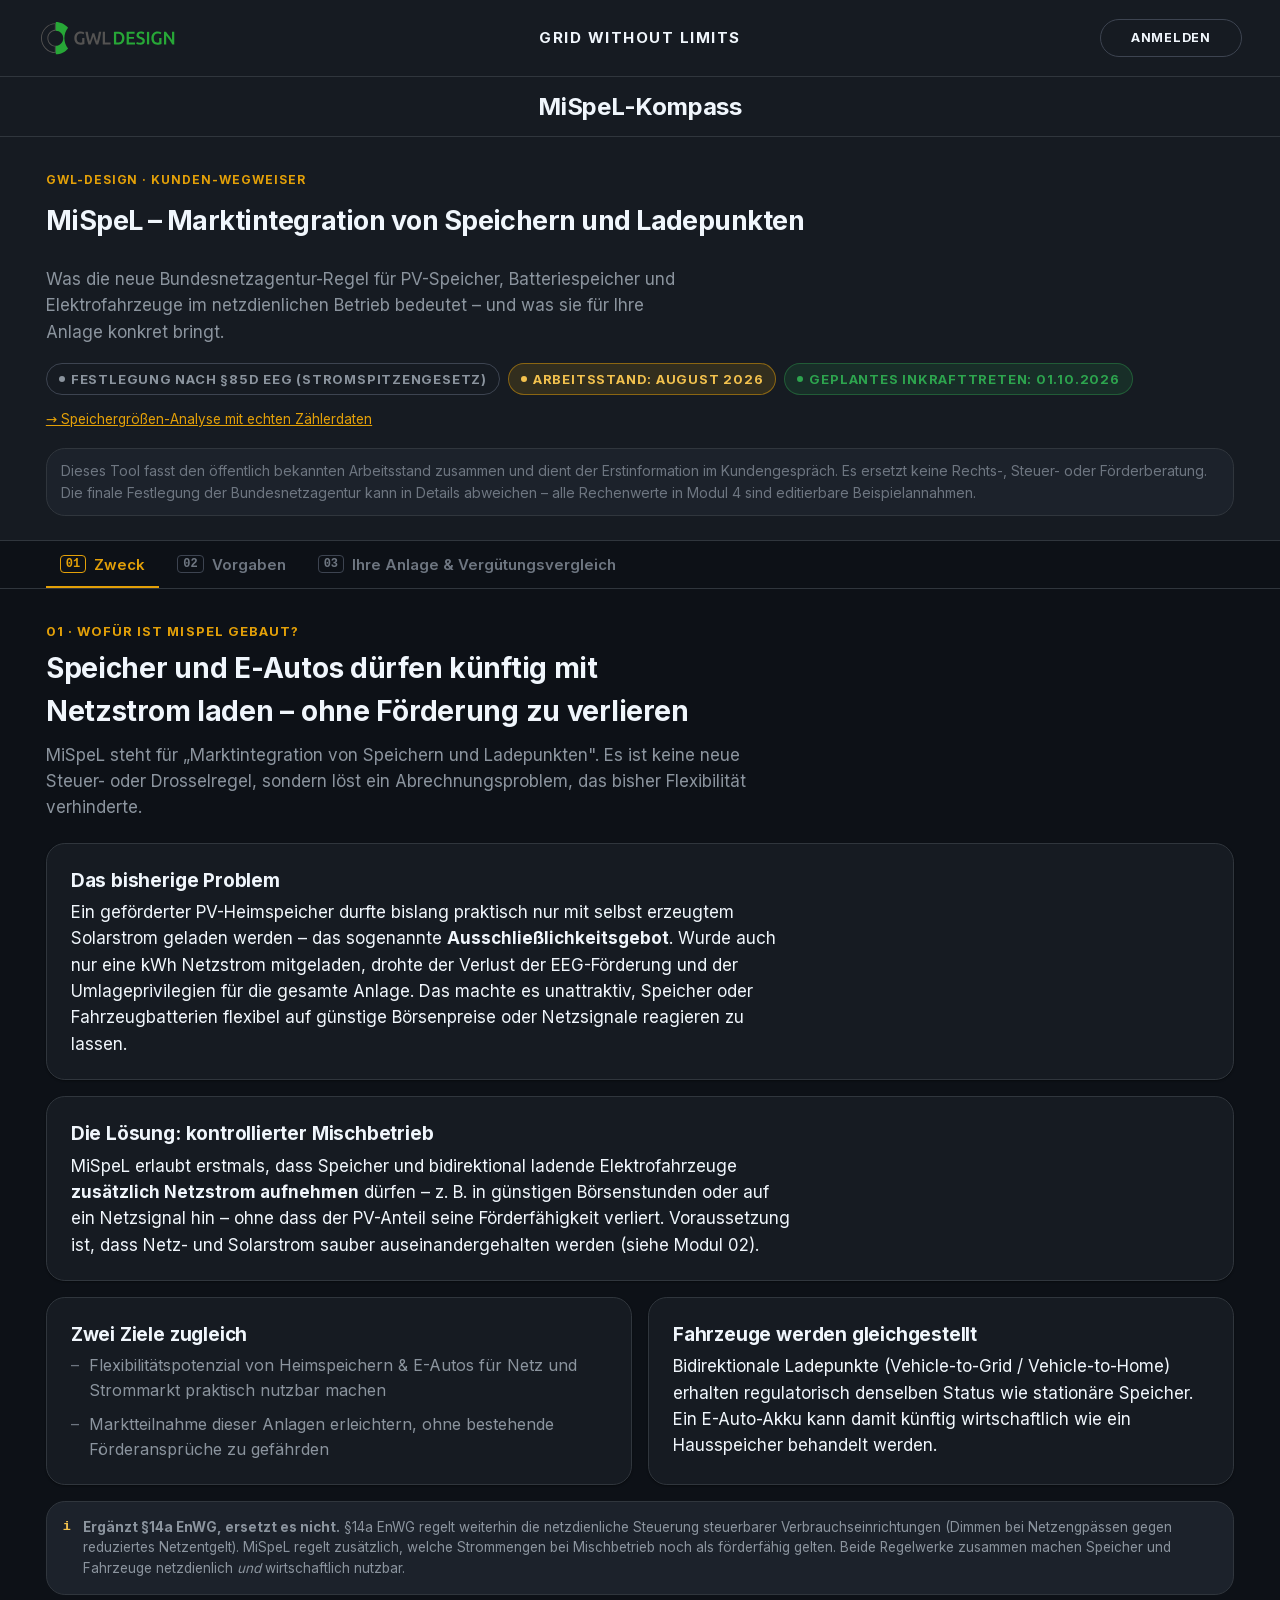
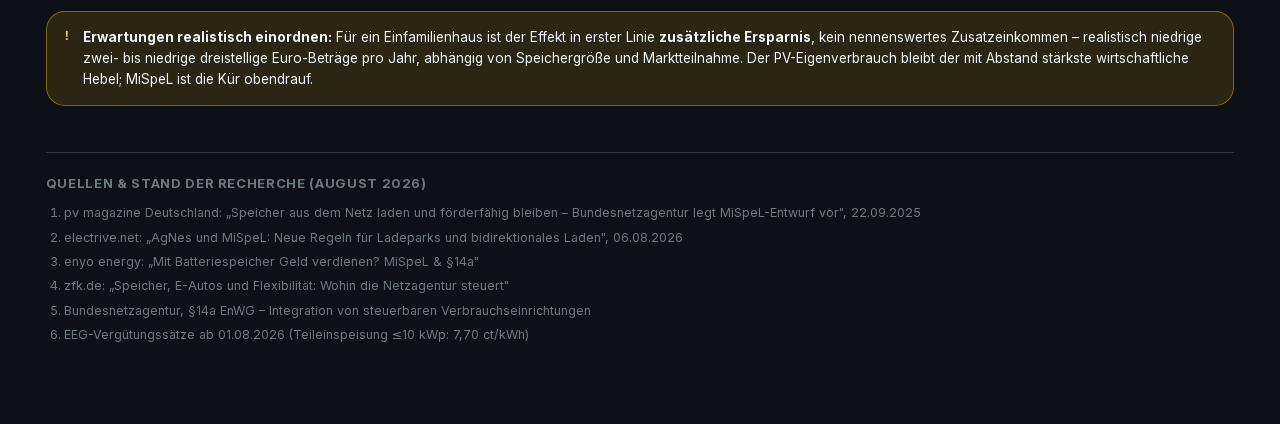
==== commit 94c087ab: "Neue Speichergrößen-Analyse: Tagesdaten, Tag/Nacht-Modell, MiSpeL-Vergleich Neues Tool speicher-anal" ====
--- a/mispel-kompass.html
+++ b/mispel-kompass.html
@@ -27,6 +27,7 @@
       <span class="chip status-warn"><span class="dot"></span>Arbeitsstand: August 2026</span>
       <span class="chip status-good"><span class="dot"></span>Geplantes Inkrafttreten: 01.10.2026</span>
     </div>
+    <p style="margin-top:14px; font-size:13.5px;"><a href="speicher-analyse.html">→ Speichergrößen-Analyse mit echten Zählerdaten</a></p>
     <div class="disclaimer">Dieses Tool fasst den öffentlich bekannten Arbeitsstand zusammen und dient der Erstinformation im Kundengespräch. Es ersetzt keine Rechts-, Steuer- oder Förderberatung. Die finale Festlegung der Bundesnetzagentur kann in Details abweichen – alle Rechenwerte in Modul 4 sind editierbare Beispielannahmen.</div>
   </div>
 </header>
--- a/css/styles.css
+++ b/css/styles.css
@@ -22,7 +22,7 @@
   background: var(--bg);
   color: var(--text-primary);
   font-family: var(--font-body);
-  font-size: 15px;
+  font-size: 17px;
   line-height: 1.55;
   -webkit-font-smoothing: antialiased;
 }
@@ -125,7 +125,7 @@
   background: var(--surface);
   border-bottom: 1px solid var(--border);
 }
-.page-title-bar h1 { font-size: 22px; text-align: center; }
+.page-title-bar h1 { font-size: 24px; text-align: center; }
 
 /* ============ Page shell ============ */
 .shell { max-width: var(--page-width); margin: 0 auto; padding: 0 20px 80px; }
@@ -149,11 +149,11 @@
    hier nur noch als Lead-Absatz mit gleicher optischer Wirkung. */
 .masthead .lead { font-size: 27px; font-weight: 700; letter-spacing: -0.02em; }
 @media (max-width: 620px) { .masthead .lead { font-size: 20px; } }
-.masthead .dek { font-family: var(--font-body); color: var(--text-secondary); font-size: 16px; margin-top: 10px; max-width: 58ch; }
+.masthead .dek { font-family: var(--font-body); color: var(--text-secondary); font-size: 17px; margin-top: 10px; max-width: 58ch; }
 .meta-row { display: flex; flex-wrap: wrap; gap: 8px; margin-top: 18px; }
 .chip {
   display: inline-flex; align-items: center; gap: 6px;
-  font-size: 12px; font-weight: 700; padding: 5px 12px;
+  font-size: 13px; font-weight: 700; padding: 5px 12px;
   border-radius: 100px; border: 1px solid var(--border-strong);
   color: var(--text-secondary); background: var(--surface);
   text-transform: uppercase; letter-spacing: 0.06em;
@@ -165,7 +165,7 @@
 .chip .dot { width: 6px; height: 6px; border-radius: 50%; background: currentColor; flex: none; }
 
 .disclaimer {
-  margin-top: 18px; padding: 11px 14px; font-size: 12.5px; color: var(--text-muted);
+  margin-top: 18px; padding: 11px 14px; font-size: 14px; color: var(--text-muted);
   background: var(--surface-hover); border-radius: var(--grid); border: 1px solid var(--border);
   max-width: none;
 }
@@ -175,12 +175,12 @@
 .tabnav { max-width: var(--page-width); margin: 0 auto; padding: 0 20px; display: flex; gap: 4px; overflow-x: auto; scrollbar-width: none; }
 .tabnav::-webkit-scrollbar { display: none; }
 .tab {
-  font-family: var(--font-body); font-size: 13.5px; font-weight: 600; color: var(--text-muted);
+  font-family: var(--font-body); font-size: 15px; font-weight: 600; color: var(--text-muted);
   background: none; border: none; cursor: pointer; padding: 14px 14px 12px;
   display: flex; align-items: center; gap: 8px; white-space: nowrap;
   border-bottom: 2.5px solid transparent; transition: color .15s ease, border-color .15s ease;
 }
-.tab .num { font-family: var(--font-mono); font-size: 11px; color: var(--text-muted); border: 1px solid var(--border-strong); border-radius: 4px; padding: 1px 5px; }
+.tab .num { font-family: var(--font-mono); font-size: 12px; color: var(--text-muted); border: 1px solid var(--border-strong); border-radius: 4px; padding: 1px 5px; }
 .tab:hover { color: var(--text-primary); }
 .tab[aria-selected="true"] { color: var(--gold); border-bottom-color: var(--gold); }
 .tab[aria-selected="true"] .num { color: var(--gold); border-color: var(--gold); }
@@ -189,9 +189,9 @@
 .panel { padding-top: 32px; }
 .panel[hidden] { display: none; }
 .section-head { margin-bottom: 22px; }
-.section-head .kicker { font-size: 12px; font-weight: 700; letter-spacing: 0.08em; text-transform: uppercase; color: var(--gold); margin-bottom: 6px; }
-.section-head h2 { font-size: 25px; }
-.section-head .lede { font-family: var(--font-body); color: var(--text-secondary); font-size: 15px; margin-top: 8px; }
+.section-head .kicker { font-size: 13px; font-weight: 700; letter-spacing: 0.08em; text-transform: uppercase; color: var(--gold); margin-bottom: 6px; }
+.section-head h2 { font-size: 28px; }
+.section-head .lede { font-family: var(--font-body); color: var(--text-secondary); font-size: 17px; margin-top: 8px; }
 
 .card {
   background: var(--surface); border: 1px solid var(--border); border-radius: var(--grid);
@@ -202,10 +202,10 @@
 .grid-2 { display: grid; grid-template-columns: 1fr 1fr; gap: 16px; }
 @media (max-width: 760px) { .grid-3, .grid-2 { grid-template-columns: 1fr; } }
 
-h3.card-title { font-size: 17px; margin-bottom: 4px; }
-.card-sub { font-size: 12.5px; color: var(--text-muted); margin-bottom: 14px; }
+h3.card-title { font-size: 19px; margin-bottom: 4px; }
+.card-sub { font-size: 14px; color: var(--text-muted); margin-bottom: 14px; }
 ul.clean { list-style: none; margin: 0; padding: 0; display: flex; flex-direction: column; gap: 9px; }
-ul.clean li { padding-left: 18px; position: relative; font-size: 14px; color: var(--text-secondary); }
+ul.clean li { padding-left: 18px; position: relative; font-size: 16px; color: var(--text-secondary); }
 ul.clean li::before { content: "–"; position: absolute; left: 0; color: var(--text-muted); }
 hr.rule { border: none; border-top: 1px solid var(--border); margin: 26px 0; }
 
@@ -340,3 +340,39 @@
 .sources h4 { font-size: 13px; color: var(--text-muted); text-transform: uppercase; letter-spacing: .05em; margin-bottom: 10px; }
 .sources ol { margin: 0; padding-left: 18px; font-size: 12.5px; color: var(--text-muted); display: flex; flex-direction: column; gap: 5px; }
 .sources a { color: var(--text-muted); text-decoration: underline; text-decoration-color: var(--border-strong); }
+
+/* ============ Datei-Upload (Speichergrößen-Analyse) ============ */
+.upload-drop {
+  display: flex; flex-direction: column; align-items: center; justify-content: center; gap: 10px;
+  padding: 40px 20px; border: 1.5px dashed var(--border-strong); border-radius: var(--grid);
+  background: var(--surface-hover); cursor: pointer; text-align: center;
+  transition: border-color .15s ease, background .15s ease;
+}
+.upload-drop:hover, .upload-drop.dragover { border-color: var(--gold); background: var(--gold-soft); }
+.upload-drop-icon { font-family: var(--font-mono); font-size: 26px; color: var(--gold); }
+.upload-drop-text { font-size: 15px; font-weight: 600; color: var(--text-primary); }
+.upload-status { margin-top: 12px; font-size: 13.5px; color: var(--text-secondary); }
+.upload-status.active { color: var(--green); }
+
+/* ============ Liniendiagramm (Speichergrößen-Analyse) ============ */
+.linechart-wrap { position: relative; }
+#linechart { width: 100%; height: auto; display: block; overflow: visible; }
+.lc-axis-line { stroke: var(--border); stroke-width: 1; }
+.lc-grid-line { stroke: var(--border); stroke-width: 1; opacity: 0.5; }
+.lc-axis-label { font-family: var(--font-mono); font-size: 11px; fill: var(--text-muted); }
+.lc-line { fill: none; stroke-width: 2.5; stroke-linecap: round; stroke-linejoin: round; }
+.lc-line.mispel { stroke-dasharray: 6,4; }
+.lc-marker-line { stroke-width: 1.5; stroke-dasharray: 3,3; }
+.lc-marker-dot { stroke: var(--bg); stroke-width: 2; }
+.lc-marker-label { font-family: var(--font-body); font-size: 11.5px; font-weight: 700; }
+.lc-crosshair { stroke: var(--border-strong); stroke-width: 1; pointer-events: none; }
+.lc-hit-area { fill: transparent; }
+.lc-tooltip {
+  position: absolute; top: 10px; pointer-events: none;
+  background: var(--surface-hover); color: var(--text-primary); border: 1px solid var(--border-strong);
+  border-radius: 7px; padding: 8px 11px; font-size: 12.5px; white-space: nowrap;
+  transform: translateX(-50%); z-index: 5;
+}
+.lc-tooltip .tt-title { font-weight: 700; margin-bottom: 4px; font-family: var(--font-mono); }
+.lc-tooltip .tt-row { display: flex; align-items: center; gap: 6px; }
+.lc-tooltip .tt-swatch { width: 9px; height: 9px; border-radius: 2px; flex: none; }
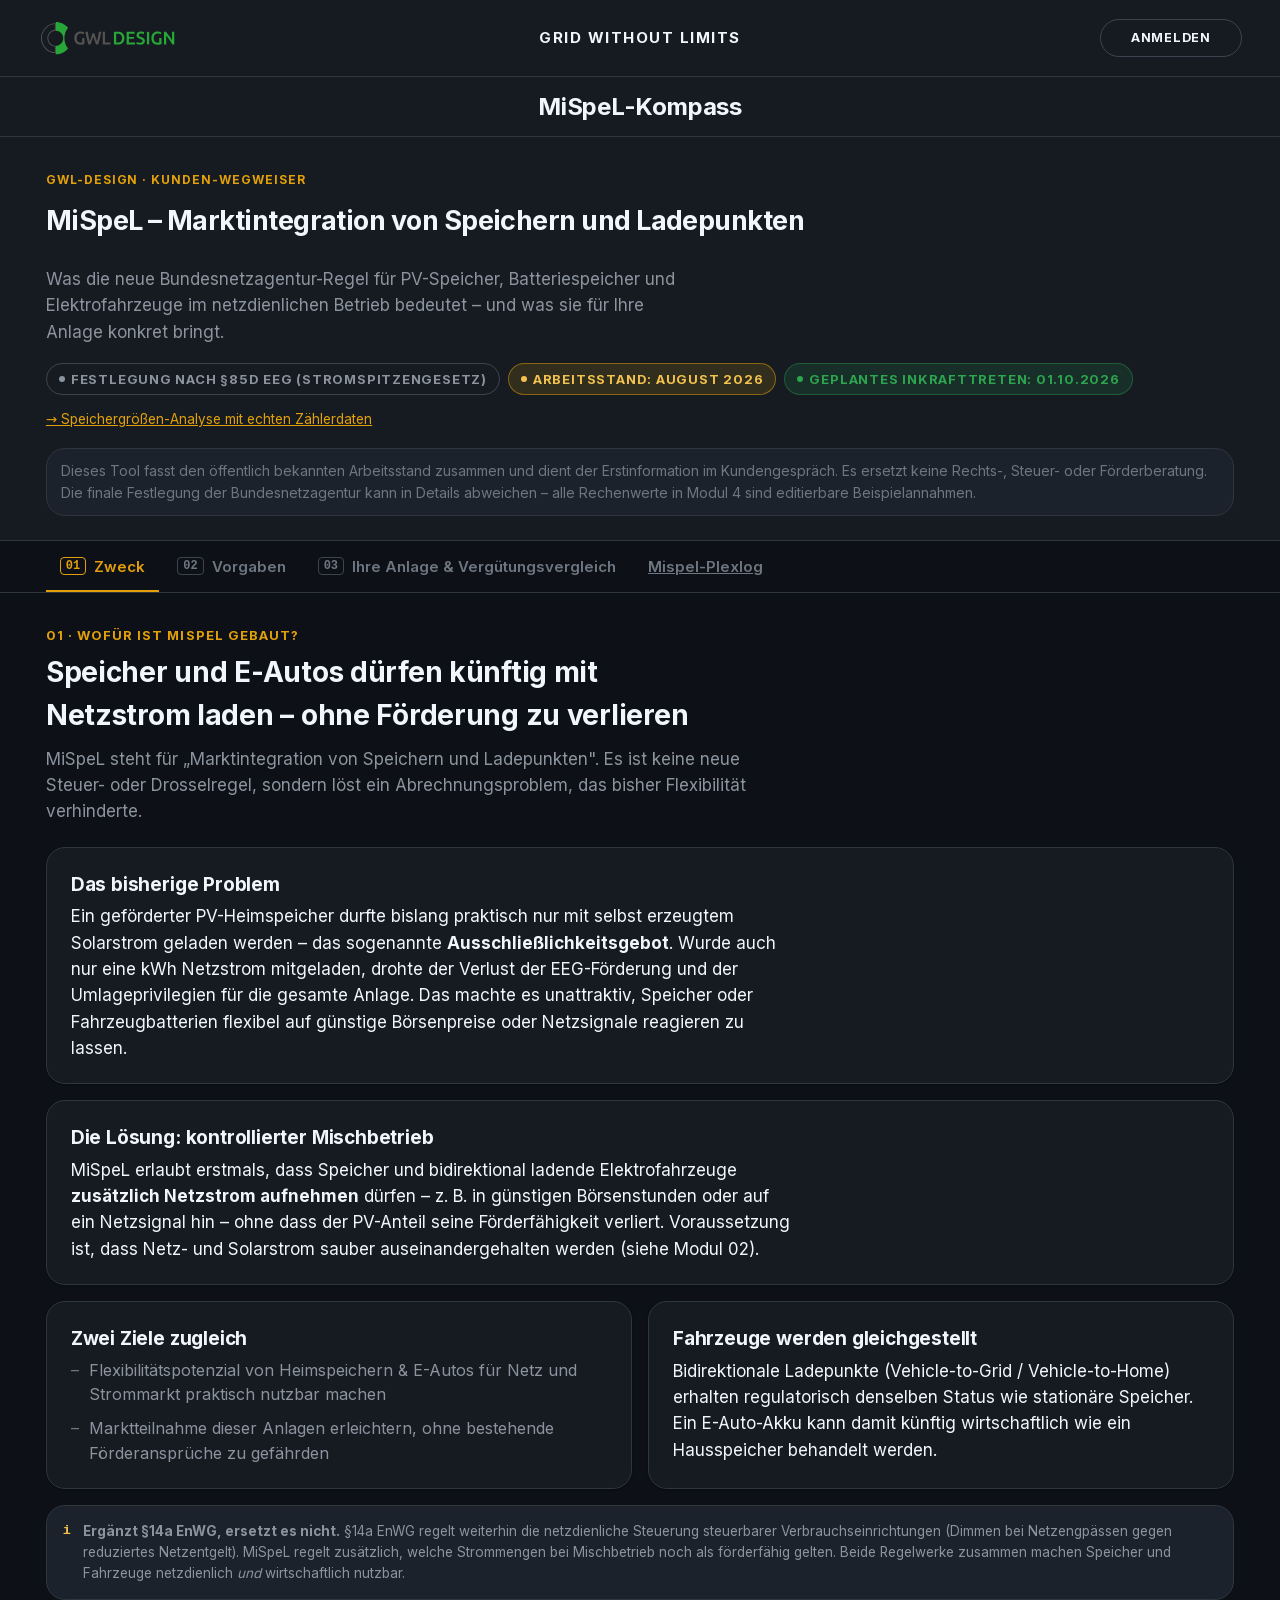
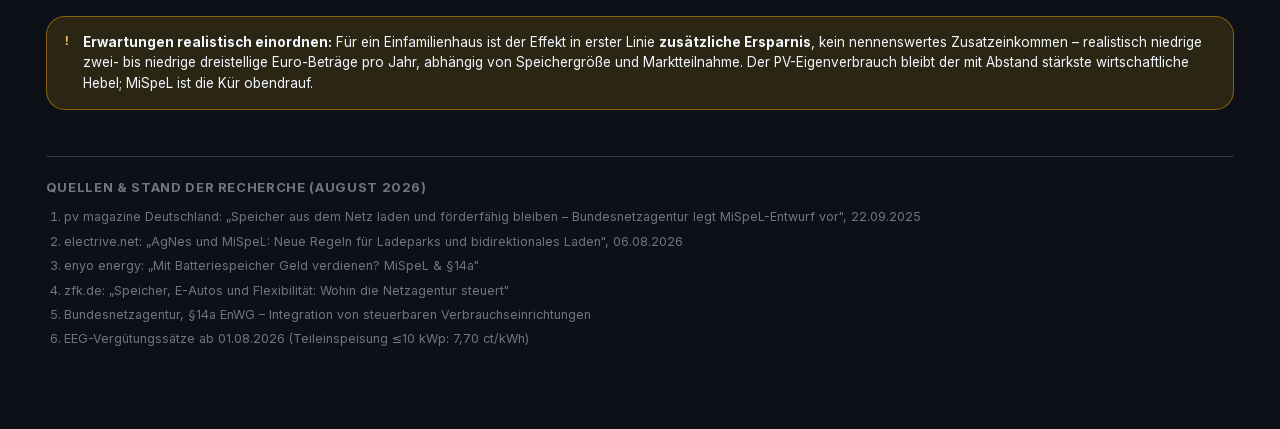
==== commit dd3eb62c: "Speichergrößen-Analyse: Handeingabe ohne Plexlog + Achsenbeschriftung fixen Y-Achsenbeschriftung bei" ====
--- a/mispel-kompass.html
+++ b/mispel-kompass.html
@@ -37,6 +37,7 @@
     <button class="tab" role="tab" data-target="p1" aria-selected="true"><span class="num">01</span> Zweck</button>
     <button class="tab" role="tab" data-target="p2" aria-selected="false"><span class="num">02</span> Vorgaben</button>
     <button class="tab" role="tab" data-target="p4" aria-selected="false"><span class="num">03</span> Ihre Anlage &amp; Vergütungsvergleich</button>
+    <a class="tab tab-external" href="speicher-analyse.html">Mispel-Plexlog</a>
   </div>
 </nav>
 
--- a/css/styles.css
+++ b/css/styles.css
@@ -376,3 +376,31 @@
 .lc-tooltip .tt-title { font-weight: 700; margin-bottom: 4px; font-family: var(--font-mono); }
 .lc-tooltip .tt-row { display: flex; align-items: center; gap: 6px; }
 .lc-tooltip .tt-swatch { width: 9px; height: 9px; border-radius: 2px; flex: none; }
+
+/* ============ Manuelle Tageswerte-Tabelle (Speichergrößen-Analyse) ============ */
+#manual-table td { padding: 6px 8px; }
+#manual-table input[type="date"], #manual-table input[type="number"] {
+  font-family: var(--font-mono); font-size: 13px; padding: 6px 8px;
+  border-radius: 6px; border: 1.5px solid var(--border-strong);
+  background: var(--bg); color: var(--text-primary); width: 100%;
+}
+#manual-table input[type="date"]:focus, #manual-table input[type="number"]:focus { border-color: var(--gold); }
+#manual-table .m-remove {
+  background: none; border: none; color: var(--text-muted); cursor: pointer; font-size: 16px; padding: 2px 6px;
+}
+#manual-table .m-remove:hover { color: var(--error-text); }
+
+/* ============ Druckansicht (PDF speichern) ============
+   Papierschonendes helles Layout statt dem dunklen Bildschirm-Theme;
+   Bedienelemente (Upload/Umschalter/Tabellen-Toggles) werden ausgeblendet. */
+@media print {
+  body { background: #fff; color: #111; font-size: 12px; }
+  .site-header, .tabnav-wrap, #p-upload, .no-print, .table-toggle-btn { display: none !important; }
+  .page-title-bar { border-bottom-color: #ccc; }
+  .card, .masthead, .panel { background: #fff !important; border-color: #ccc !important; box-shadow: none !important; }
+  .chip, .badge, .callout, .disclaimer { background: #f2f2f2 !important; border-color: #ccc !important; color: #333 !important; }
+  h1, h2, h3, h4, .result-value, .context-item .v, .eyebrow { color: #111 !important; }
+  .lede, .card-sub, .dek, .result-note, a { color: #444 !important; }
+  .card, .chart-card, .result-card { page-break-inside: avoid; }
+  hr.rule { margin: 14px 0; }
+}
